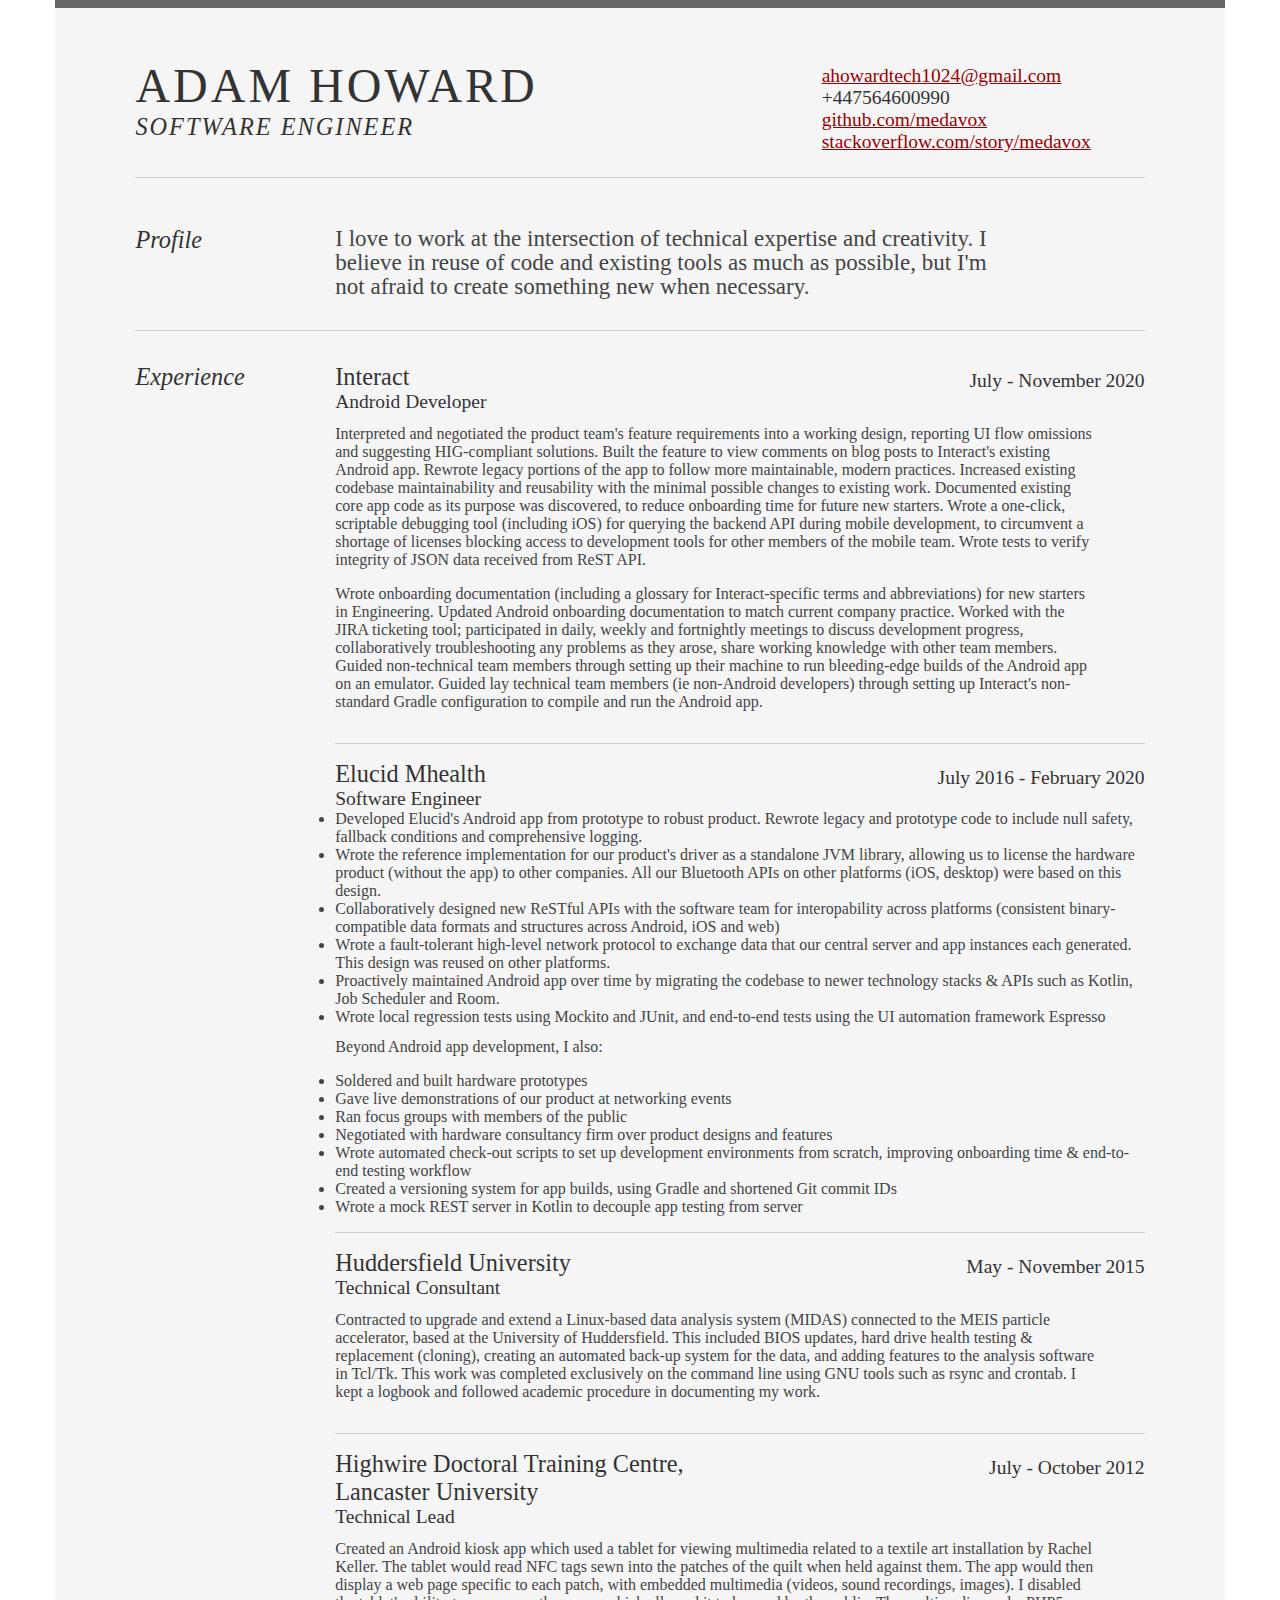
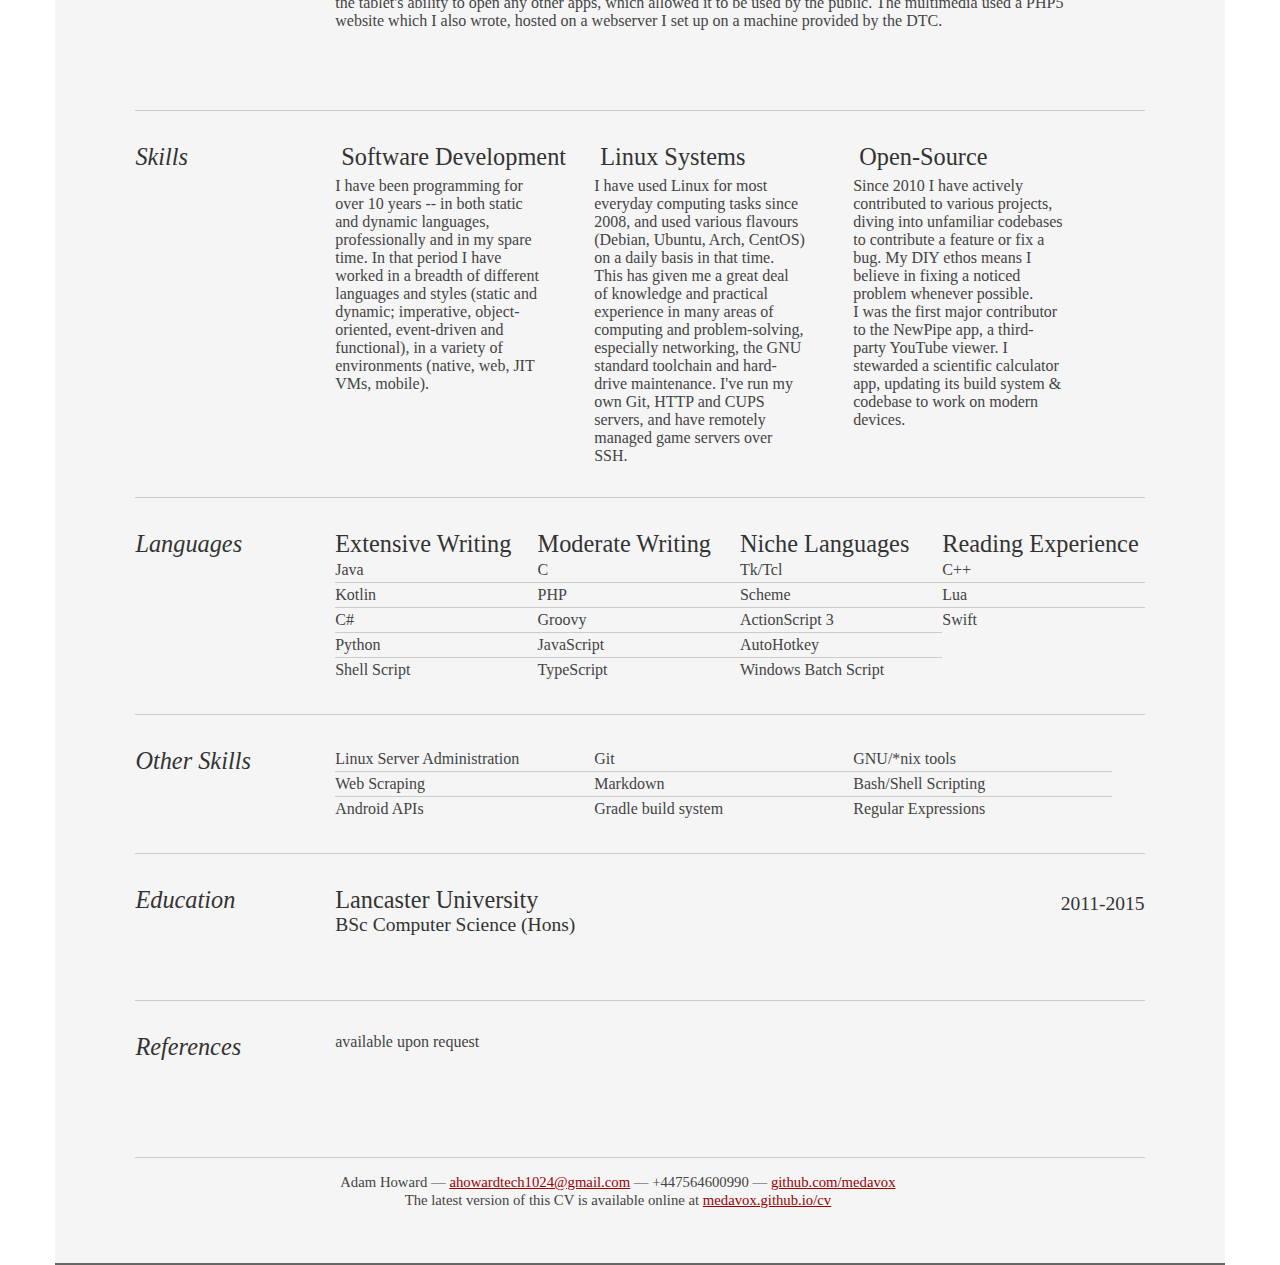
==== index.html @ c459994c "second draft of Interact experience" ====
<!DOCTYPE html PUBLIC "-//W3C//DTD XHTML 1.0 Strict//EN" "http://www.w3.org/TR/xhtml1/DTD/xhtml1-strict.dtd">
<html>
<head>
	<title>Adam Howard | Software Engineer | ahowardtech1024@gmail.com</title>
	<meta http-equiv="content-type" content="text/html; charset=utf-8" />

	<meta name="keywords" content="HTML, CSS, JavaScript" />
	<meta name="description" content="Adam Howard - Software Engineer | ahowardtech1024@gmail.com" />

	<style> 
		/*Copyright (c) 2009, Yahoo! Inc. All rights reserved.
		Code licensed under the BSD License:
		http://developer.yahoo.net/yui/license.txt
		version: 2.7.0 */
		html{color:#000;background:#FFF;}
		body,div,dl,dt,dd,ul,ol,li,h1,h2,h3,h4,h5,h6,pre,code,form,fieldset,legend,input,button,textarea,p,blockquote,th,td{margin:0;padding:0;}
		table{border-collapse:collapse;border-spacing:0;}
		li{list-style:none;}
		ul.elucid>li{list-style:disc outside none;}
		caption,th{text-align:left;}
		h1,h2,h3,h4,h5,h6{font-size:100%;font-weight:normal;}
		body{font:arial,helvetica,clean,sans-serif;*font-size:small;*font:x-small;}
		table{font-size:inherit;font:100%;}
		pre,code,kbd,samp,tt{font-family:monospace;*font-size:108%;line-height:100%;}
		body{text-align:center;}
		#doc,#doc2,#doc3,#doc4,.yui-t1,.yui-t2,.yui-t3,.yui-t4,.yui-t5,.yui-t6,.yui-t7{margin:auto;text-align:left;width:57.69em;*width:56.25em;}
		#doc2{width:73.076em;*width:71.25em;}
		#doc3{margin:auto 10px;width:auto;}
		#doc4{width:74.923em;*width:73.05em;}
		.yui-b{position:relative;}
		.yui-b{_position:static;}
		#yui-main .yui-b{position:static;}
		#yui-main,.yui-g .yui-u .yui-g{width:100%;}
		#yui-main .yui-b{float:none;width:auto;}
		.yui-gb .yui-u,.yui-g .yui-gb .yui-u,.yui-gb .yui-g,.yui-gb .yui-gb,.yui-gb .yui-gc,.yui-gb .yui-gd,.yui-gb .yui-ge,.yui-gb .yui-gf,.yui-gc .yui-u,.yui-gc .yui-g,.yui-gd .yui-u{float:left;}
		.yui-g .yui-u,.yui-g .yui-g,.yui-g .yui-gb,.yui-g .yui-gc,.yui-g .yui-gd,.yui-g .yui-ge,.yui-g .yui-gf,.yui-gc .yui-u,.yui-gd .yui-g,.yui-g .yui-gc .yui-u,.yui-ge .yui-u,.yui-ge .yui-g,.yui-gf .yui-g,.yui-gf .yui-u{float:right;}
		.yui-g div.first,.yui-gb div.first,.yui-gc div.first,.yui-gd div.first,.yui-ge div.first,.yui-gf div.first,.yui-g .yui-gc div.first,.yui-g .yui-ge div.first,.yui-gc div.first div.first{float:left;}
		.yui-g .yui-u,.yui-g .yui-g,.yui-g .yui-gb,.yui-g .yui-gc,.yui-g .yui-gd,.yui-g .yui-ge,.yui-g .yui-gf{width:49.1%;}
		.yui-gb .yui-u,.yui-g .yui-gb .yui-u,.yui-gb .yui-g,.yui-gb .yui-gb,.yui-gb .yui-gc,.yui-gb .yui-gd,.yui-gb .yui-ge,.yui-gb .yui-gf,.yui-gc .yui-u,.yui-gc .yui-g,.yui-gd .yui-u{width:32%;margin-left:1.99%;}
		.yui-gb .yui-u{*margin-left:1.9%;*width:31.9%;}
		.yui-gc div.first,.yui-gd .yui-u{width:66%;}
		.yui-gd div.first{width:32%;}
		.yui-ge div.first,.yui-gf .yui-u{width:74.2%;}
		.yui-ge .yui-u,.yui-gf div.first{width:24%;}
		.yui-g .yui-gb div.first,.yui-gb div.first,.yui-gc div.first,.yui-gd div.first{margin-left:0;}
		#hd:after,#bd:after,#ft:after,.yui-g:after,.yui-gb:after,.yui-gc:after,.yui-gd:after,.yui-ge:after,.yui-gf:after{content:".";display:block;height:0;clear:both;visibility:hidden;}
		#hd,#bd,#ft,.yui-g,.yui-gb,.yui-gc,.yui-gd,.yui-ge,.yui-gf{zoom:1;}
	</style>
	<style>
		.msg { padding: 10px; background: #222; position: relative; }
		.msg h1 { color: #fff;  }
		.msg a { margin-left: 20px; background: #408814; color: white; padding: 4px 8px; text-decoration: none; }
		.msg a:hover { background: #266400; }

		/*yui-grids style overrides*/
		body { font-family: Georgia; color: #444; }
		#inner { padding: 10px 80px; margin: 0px auto; background: #f5f5f5; border: solid #666; border-width: 8px 0 2px 0; }
		.yui-gf { margin-bottom: 2em; padding-bottom: 2em; border-bottom: 1px solid #ccc; }

		/*header, body, footer*/
		#hd { margin: 2.5em 0 3em 0; padding-bottom: 1.5em; border-bottom: 1px solid #ccc }
		#hd h2 { text-transform: uppercase; letter-spacing: 2px; }
		#bd, #ft { margin-bottom: 2em; }

		/*footer*/
		#ft { padding: 1em 0 1em 0; font-size: 92%; border-top: 1px solid #ccc; text-align: center; }
		#ft p { margin-bottom: 0; text-align: center;}

		/*core typography and style*/
		#hd h1 { font-size: 48px; text-transform: uppercase; letter-spacing: 3px; }
		h2 { font-size: 152% }
		h3, h4 { font-size: 122%; }
		h1, h2, h3, h4 { color: #333; }
		p { font-size: 100%; line-height: 18px; padding-right: 3em; }
		a { color: #990003 }
		a:hover { text-decoration: none; }
		strong { font-weight: bold; }

		/*this rule adds lines between bulletpoints*/
		li { line-height: 24px; border-bottom: 1px solid #ccc; }
		ul.elucid>li{ line-height: normal; border-bottom: medium none #ccc;}
		p.enlarge { font-size: 144%; padding-right: 6.5em; line-height: 24px; }
		p.enlarge span { color: #000 }
		.contact-info { margin-top: 7px; }
		.first h2 { font-style: italic; }
		.last { border-bottom: 0 }


		/*section styles*/
		a#pdf { display: block; float: left; background: #666; color: white; padding: 6px 50px 6px 12px; margin-bottom: 6px; text-decoration: none;  }
		a#pdf:hover { background: #222; }

		.job { position: relative; margin-bottom: 1em; padding-bottom: 1em; border-bottom: 1px solid #ccc; }
		.job h4 { position: absolute; top: 0.35em; right: 0 }
		.job p { margin: 0.75em 0 1em 0; }
        
		.edu { position: relative; margin-bottom: 1em; padding-bottom: 1em; border-bottom: 1px solid #ccc; }
		.edu h4 { position: absolute; top: 0.35em; right: 0 }

		.last { border: none; }
		.skills-list ul { margin: 0; }
		.skills-list li { margin: 3px 0; padding: 3px 0; }
		.skills-list li span { font-size: 152%; display: block; margin-bottom: -2px; padding: 0 }
		.talent { width: 32%; float: left }
		.languages { width: 25%; float: left }
		.talent h2 {margin-bottom: 6px;
			margin-left: 6px;
			margin-right: 6px;
			/*leave margin-top as it is inherited*/
		}

		#srt-ttab { margin-bottom: 100px; text-align: center;  }
		#srt-ttab img.last { margin-top: 20px }

		/*override to force 1/8th width grids*/
		.yui-gf .yui-u{width:80.2%;}
		.yui-gf div.first{width:12.3%;}

		/*force page-break*/
		@media print {
		    .pagebreak { page-break-before: always; }
		}
	</style>
</head>
<body>

<div id="doc2" class="yui-t7">
	<div id="inner">

		<div id="hd">
			<div class="yui-gc">
				<div class="yui-u first">
					<h1>Adam Howard</h1>
					<h2>Software Engineer</h2>
				</div>

				<div class="yui-u">
					<div class="contact-info">
						<h3><a href="mailto:ahowardtech1024@gmail.com">ahowardtech1024@gmail.com</a></h3>
						<h3>+447564600990</h3>
						<h3><a href="http://github.com/medavox">github.com/medavox</a></h3>
						<h3><a href="https://stackoverflow.com/story/medavox">stackoverflow.com/story/medavox</a></h3>
					</div>
				</div>
			</div>
		</div>

		<div id="bd">
			<div id="yui-main">
				<div class="yui-b">

					<div class="yui-gf">
						<div class="yui-u first">
							<h2>Profile</h2>
						</div>
						<div class="yui-u">
							<p class="enlarge">
								I love to work at the intersection of technical expertise and creativity.
								I believe in reuse of code and existing tools as much as possible, 
								but I'm not afraid to create something new when necessary.
							</p>
						</div>
					</div>

					<div class="yui-gf">
						<div class="yui-u first">
							<h2>Experience</h2>
						</div>
						<div class="yui-u">
							<div class="job">
								<h2>Interact</h2>
								<h3>Android Developer</h3>
								<h4>July - November 2020</h4>
								<p>
									Interpreted and negotiated the product team's feature requirements into a working design, reporting UI flow omissions and suggesting HIG-compliant solutions.
									Built the feature to view comments on blog posts to Interact's existing Android app.
									Rewrote legacy portions of the app to follow more maintainable, modern practices.
									Increased existing codebase maintainability and reusability with the minimal possible changes to existing work.
									Documented existing core app code as its purpose was discovered, to reduce onboarding time for future new starters.
									Wrote a one-click, scriptable debugging tool (including iOS) for querying the backend API during mobile development, 
									to circumvent a shortage of licenses blocking access to development tools for other members of the mobile team.
									Wrote tests to verify integrity of JSON data received from ReST API.
								</p><p>
									Wrote onboarding documentation (including a glossary for Interact-specific terms and abbreviations) for new starters in Engineering.
									Updated Android onboarding documentation to match current company practice.
									Worked with the JIRA ticketing tool; participated in daily, weekly and fortnightly meetings to discuss development progress, collaboratively troubleshooting any problems as they arose, share working knowledge with other team members.
									Guided non-technical team members through setting up their machine to run bleeding-edge builds of the Android app on an emulator. 
									Guided lay technical team members (ie non-Android developers) through setting up Interact's non-standard Gradle configuration to compile and run the Android app.
								</p>
							</div>

							<div class="job">
								<h2 id="elucid-mhealth">Elucid Mhealth</h2>
								<h3 id="software-developer">Software Engineer</h3>
								<h4 id="july-2016---feb-2020">July 2016 - February 2020</h4>
								<ul class="elucid">
								<li>Developed Elucid's Android app from prototype to robust product. Rewrote legacy and prototype code to include null safety, fallback conditions and comprehensive logging.</li>
								<li>Wrote the reference implementation for our product's driver as a standalone JVM library, allowing us to license the hardware product (without the app) to other companies. All our Bluetooth APIs on other platforms (iOS, desktop) were based on this design.</li>
								<li>Collaboratively designed new ReSTful APIs with the software team for interopability across platforms (consistent binary-compatible data formats and structures across Android, iOS and web)</li>
								<li>Wrote a fault-tolerant high-level network protocol to exchange data that our central server and app instances each generated. This design was reused on other platforms.</li>
								<li>Proactively maintained Android app over time by migrating the codebase to newer technology stacks &amp; APIs such as Kotlin, Job Scheduler and Room.</li>
								<li>Wrote local regression tests using Mockito and JUnit, and end-to-end tests using the UI automation framework Espresso</li>
								</ul>
								<p>Beyond Android app development, I also:</p>
								<ul class="elucid">
								<li>Soldered and built hardware prototypes</li>
								<li>Gave live demonstrations of our product at networking events</li>
								<li>Ran focus groups with members of the public</li>
								<li>Negotiated with hardware consultancy firm over product designs and features</li>
								<li>Wrote automated check-out scripts to set up development environments from scratch, improving onboarding time &amp; end-to-end testing workflow</li>
								<li>Created a versioning system for app builds, using Gradle and shortened Git commit IDs</li>
								<li>Wrote a mock REST server in Kotlin to decouple app testing from server</li>
								</ul>
							</div>


							<div class="job">
								<h2>Huddersfield University</h2>
								<h3>Technical Consultant</h3>
								<h4>May - November 2015</h4>
								<p>Contracted to upgrade and extend a Linux-based data analysis system (MIDAS) connected to the MEIS particle accelerator,
								based at the University of Huddersfield. This included BIOS updates,
								hard drive health testing & replacement (cloning),
								creating an automated back-up system for the data, 
								and adding features to the analysis software in Tcl/Tk. 
								This work was completed exclusively on the command line using GNU tools such as rsync and crontab.
								I kept a logbook and followed academic procedure in documenting my work.</p>
							</div>

							<div class="job last">
								<h2>Highwire Doctoral Training Centre,</h2>
								<h2>Lancaster University</h2>
								<h3>Technical Lead</h3>
								<h4>July - October 2012</h4>
								<p>Created an Android kiosk app which used a tablet for viewing multimedia related to a textile art installation by Rachel Keller.
								The tablet would read NFC tags sewn into the patches of the quilt when held against them. 
								The app would then display a web page specific to each patch, with embedded multimedia (videos, sound recordings, images).
								I disabled the tablet's ability to open any other apps, which allowed it to be used by the public.
								The multimedia used a PHP5 website which I also wrote, hosted on a webserver I set up on a machine provided by the DTC. </p>
							</div>
						</div>
					</div>

					<!-- Skills -->
					<div class="yui-gf">
						<div class="yui-u first">
							<h2>Skills</h2>
						</div>
						<div class="yui-u">
								<div class="talent">
									<h2>Software Development</h2>
									<p>I have been programming for over 10 years -- in both static and dynamic languages, professionally and in my spare time.
										In that period I have worked in a breadth of different languages and styles (static and dynamic; imperative, object-oriented, event-driven and functional), 
										in a variety of environments (native, web, JIT VMs, mobile).
									</p>
								</div>
								<div class="talent">
									<h2>Linux Systems</h2>
									<p>I have used Linux for most everyday computing tasks since 2008, 
										and used various flavours (Debian, Ubuntu, Arch, CentOS) on a daily basis in that time.
										This has given me a great deal of knowledge and practical experience in many areas of computing and problem-solving,
										especially networking, the GNU standard toolchain and hard-drive maintenance. 
										I've run my own Git, HTTP and CUPS servers, and have remotely managed game servers over SSH.
									</p>
								</div>
								<div class="talent">
									<h2>Open-Source</h2>
									<p>Since 2010 I have actively contributed to various projects, diving into unfamiliar codebases to contribute a feature or fix a bug. 
										My DIY ethos means I believe in fixing a noticed problem whenever possible.
									</p>
									<p>
										I was the first major contributor to the NewPipe app, a third-party YouTube viewer.
										I stewarded a scientific calculator app, updating its build system & codebase to work on modern devices.
									</p>
								</div>
						</div>
					</div>
<div class="pagebreak"> </div>
					<div class="yui-gf">
						<div class="yui-u first">
							<h2>Languages</h2>
						</div>
						<div class="yui-u">
								<div class="languages">
									<h2>Extensive Writing</h2>
									<ul>
										<li>Java</li>
										<li>Kotlin</li>
										<li>C#</li>
										<li>Python</li>
										<li class="last">Shell Script</li>
									</ul>
								</div>
								<div class="languages">
									<h2>Moderate Writing</h2>
									<ul>
										<li>C</li>
										<li>PHP</li>
										<li>Groovy</li>
										<li>JavaScript</li>
										<li class="last">TypeScript</li>
									</ul>
								</div>
								<div class="languages">
									<h2>Niche Languages</h2>
									<ul>
										<li>Tk/Tcl</li>
										<li>Scheme</li>
										<li>ActionScript 3</li>
										<li>AutoHotkey</li>
										<li class="last">Windows Batch Script</li>
									</ul>
								</div>
								<div class="languages">
									<h2>Reading Experience</h2>
									<ul>
										<li>C++</li>
										<li>Lua</li>
										<li class="last">Swift</li>
									</ul>
								</div>
						</div>
					</div>

					<div class="yui-gf">
						<div class="yui-u first">
							<h2>Other Skills</h2>
						</div>
						<div class="yui-u">

							<ul class="talent">
								<li>Linux Server Administration</li>
								<li>Web Scraping</li>
								<li class="last">Android APIs</li>
							</ul>

							<ul class="talent">
								<li>Git</li>
								<li>Markdown</li>
								<li class="last">Gradle build system</li>
							</ul>

							<ul class="talent">
								<li>GNU/*nix tools</li>
								<li>Bash/Shell Scripting</li>
								<li class="last">Regular Expressions</li>
							</ul>
						</div>
					</div>

					<div class="yui-gf">

						<div class="yui-u first">
							<h2>Education</h2>
						</div>

						<div class="yui-u">
							<div class="edu last">
								<h2>Lancaster University </h2>
								<h4>2011-2015</h4>
								<h3>BSc Computer Science (Hons) </h3>
							</div>
						</div>
					</div>

					<div class="yui-gf last">
						<div class="yui-u first">
							<h2>References</h2>
						</div>
						<div class="yui-u">
							<p>available upon request</p>
						</div>
					</div>
				</div>
			</div>
		</div>

		<div id="ft">
			<p>Adam Howard &mdash; <a href="mailto:ahowardtech1024@gmail.com">ahowardtech1024@gmail.com</a> &mdash; +447564600990 &mdash; <a href="http://github.com/medavox">github.com/medavox</a></p>
			<p> The latest version of this CV is available online at <a href="https://medavox.github.io/cv/">medavox.github.io/cv</a></p>
		</div>

	</div>
</div>
</body>
</html>
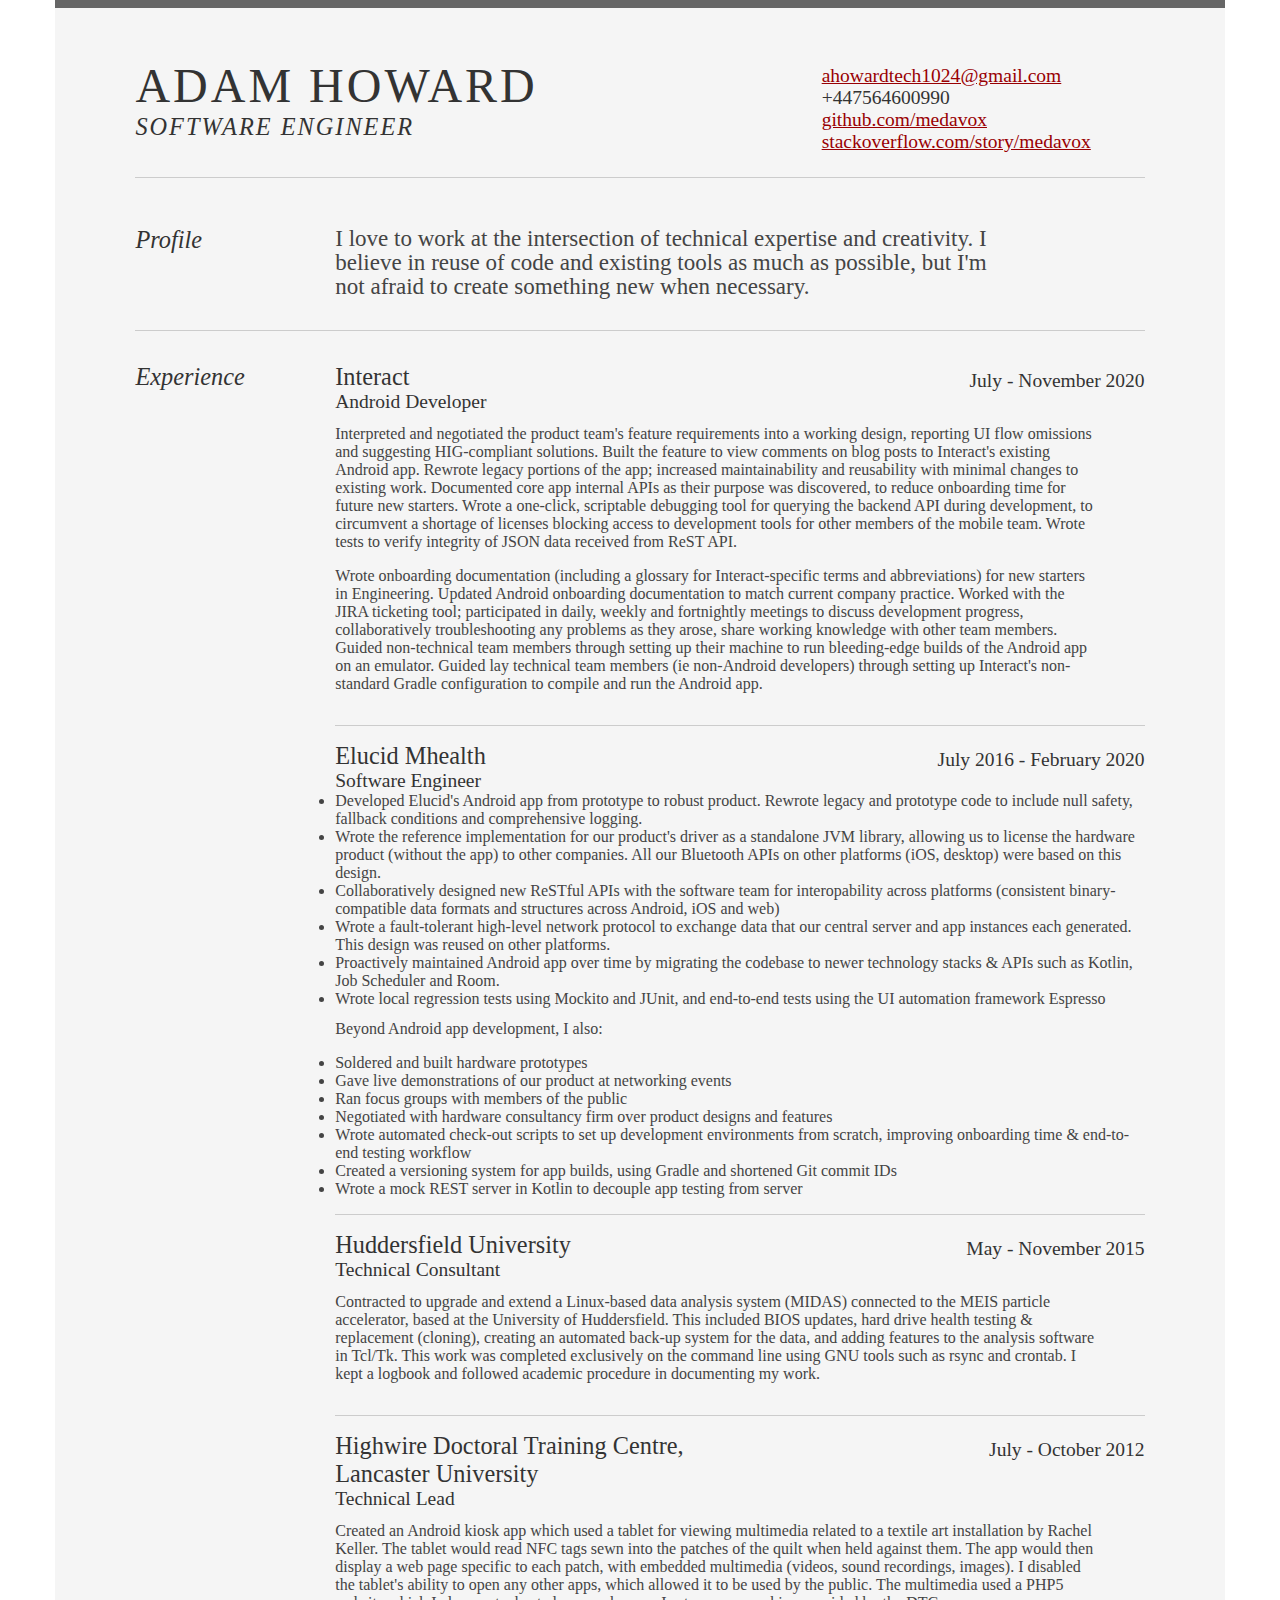
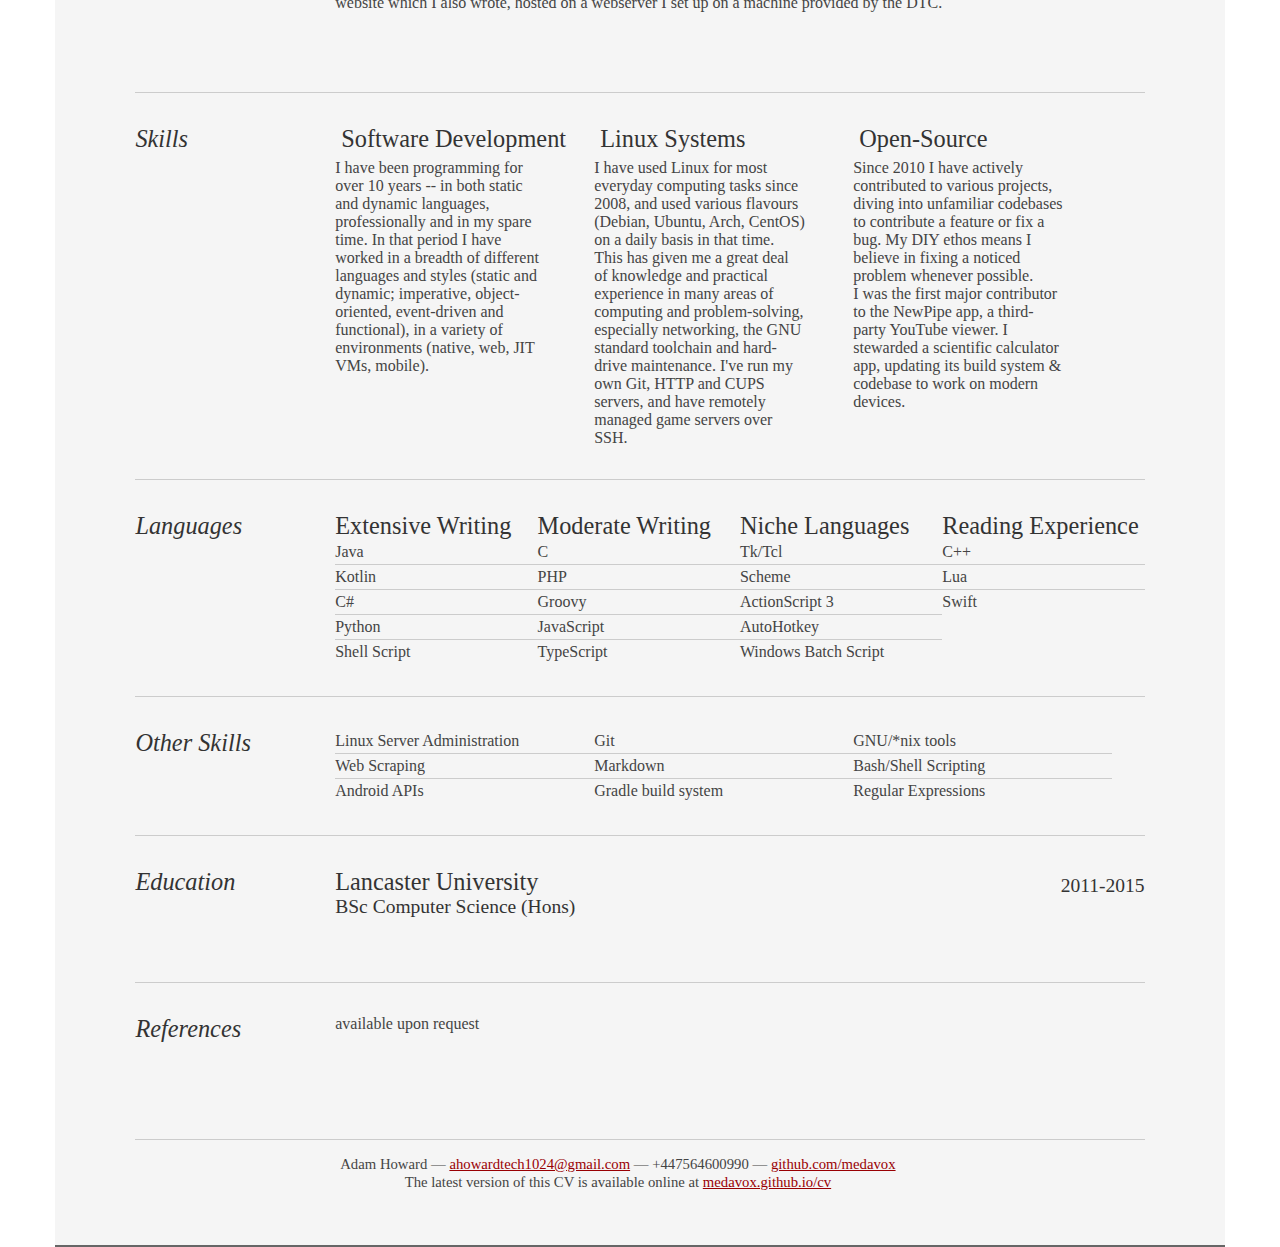
==== commit 125b073a: "add viewport meta tag" ====
--- a/index.html
+++ b/index.html
@@ -6,6 +6,8 @@
 
 	<meta name="keywords" content="HTML, CSS, JavaScript" />
 	<meta name="description" content="Adam Howard - Software Engineer | ahowardtech1024@gmail.com" />
+	<meta name="viewport" content="width=device-width, initial-scale=1.0">
+
 
 	<style> 
 		/*Copyright (c) 2009, Yahoo! Inc. All rights reserved.
@@ -174,10 +176,9 @@
 								<p>
 									Interpreted and negotiated the product team's feature requirements into a working design, reporting UI flow omissions and suggesting HIG-compliant solutions.
 									Built the feature to view comments on blog posts to Interact's existing Android app.
-									Rewrote legacy portions of the app to follow more maintainable, modern practices.
-									Increased existing codebase maintainability and reusability with the minimal possible changes to existing work.
-									Documented existing core app code as its purpose was discovered, to reduce onboarding time for future new starters.
-									Wrote a one-click, scriptable debugging tool (including iOS) for querying the backend API during mobile development, 
+									Rewrote legacy portions of the app; increased maintainability and reusability with minimal changes to existing work.
+									Documented core app internal APIs as their purpose was discovered, to reduce onboarding time for future new starters.
+									Wrote a one-click, scriptable debugging tool for querying the backend API during development, 
 									to circumvent a shortage of licenses blocking access to development tools for other members of the mobile team.
 									Wrote tests to verify integrity of JSON data received from ReST API.
 								</p><p>
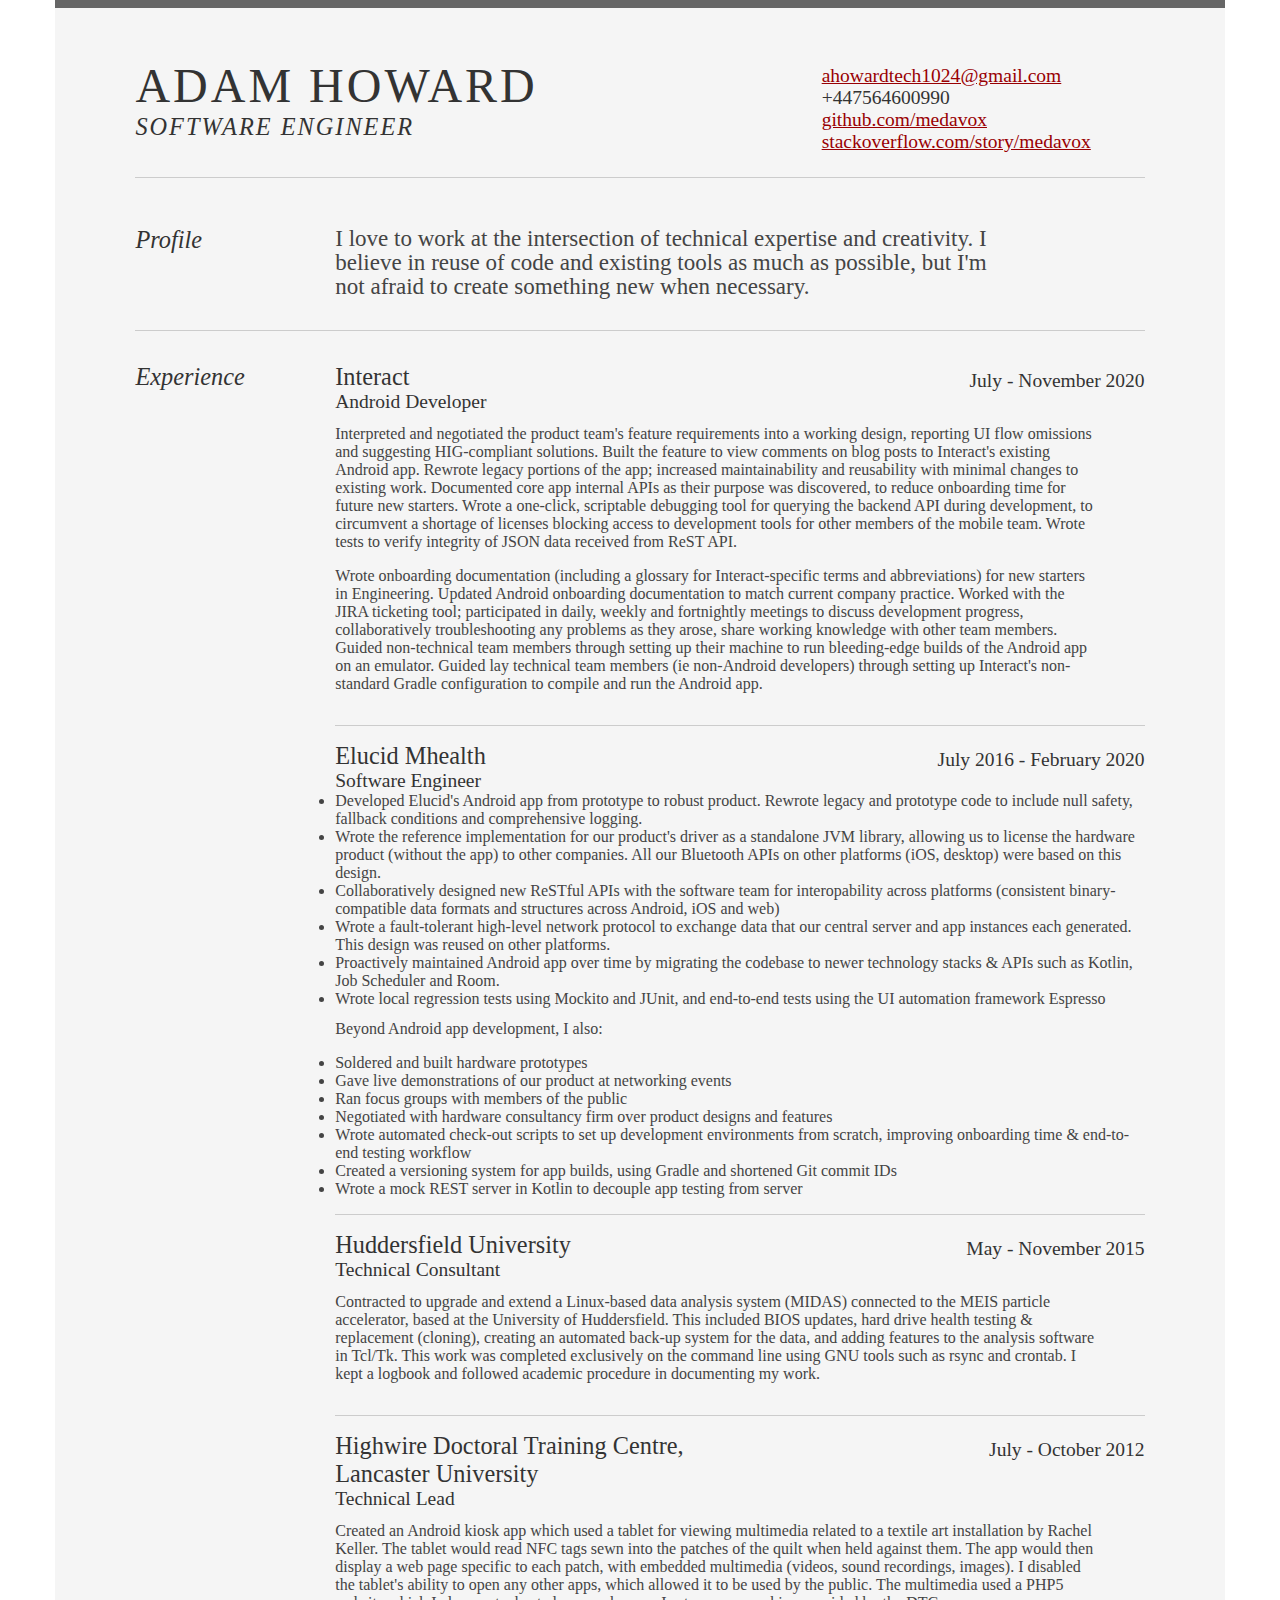
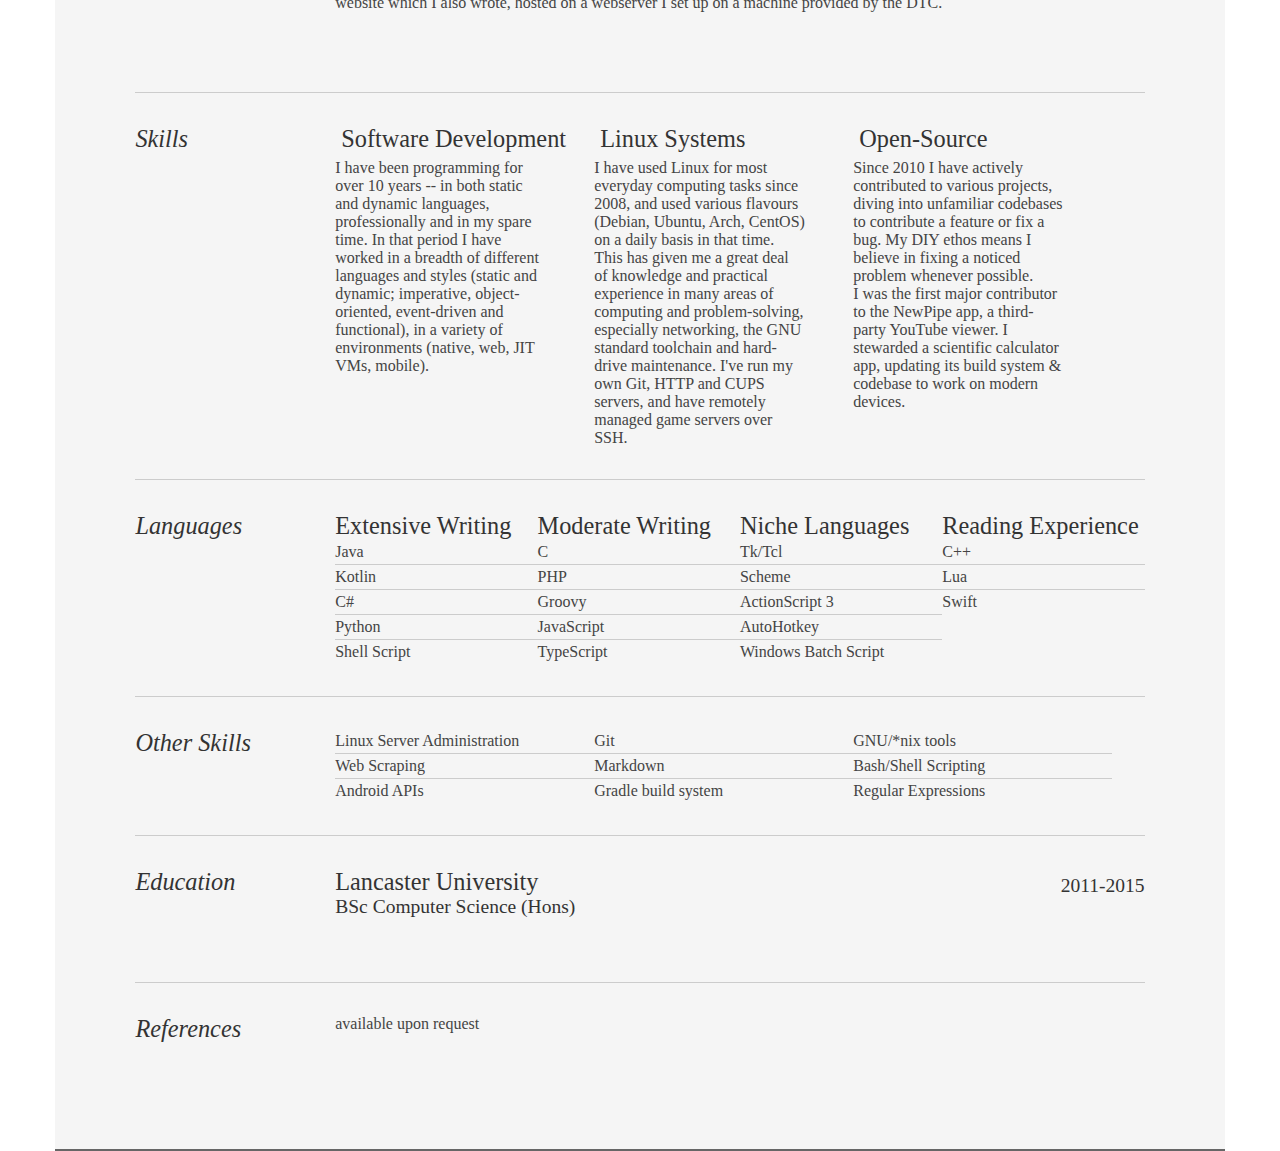
==== commit ff414415: "move forced pagebreak; hide footer" ====
--- a/index.html
+++ b/index.html
@@ -227,7 +227,7 @@
 								This work was completed exclusively on the command line using GNU tools such as rsync and crontab.
 								I kept a logbook and followed academic procedure in documenting my work.</p>
 							</div>
-
+<div class="pagebreak" > </div>
 							<div class="job last">
 								<h2>Highwire Doctoral Training Centre,</h2>
 								<h2>Lancaster University</h2>
@@ -276,7 +276,7 @@
 								</div>
 						</div>
 					</div>
-<div class="pagebreak"> </div>
+
 					<div class="yui-gf">
 						<div class="yui-u first">
 							<h2>Languages</h2>
@@ -375,11 +375,11 @@
 				</div>
 			</div>
 		</div>
-
+<!-- 
 		<div id="ft">
 			<p>Adam Howard &mdash; <a href="mailto:ahowardtech1024@gmail.com">ahowardtech1024@gmail.com</a> &mdash; +447564600990 &mdash; <a href="http://github.com/medavox">github.com/medavox</a></p>
 			<p> The latest version of this CV is available online at <a href="https://medavox.github.io/cv/">medavox.github.io/cv</a></p>
-		</div>
+		</div> -->
 
 	</div>
 </div>
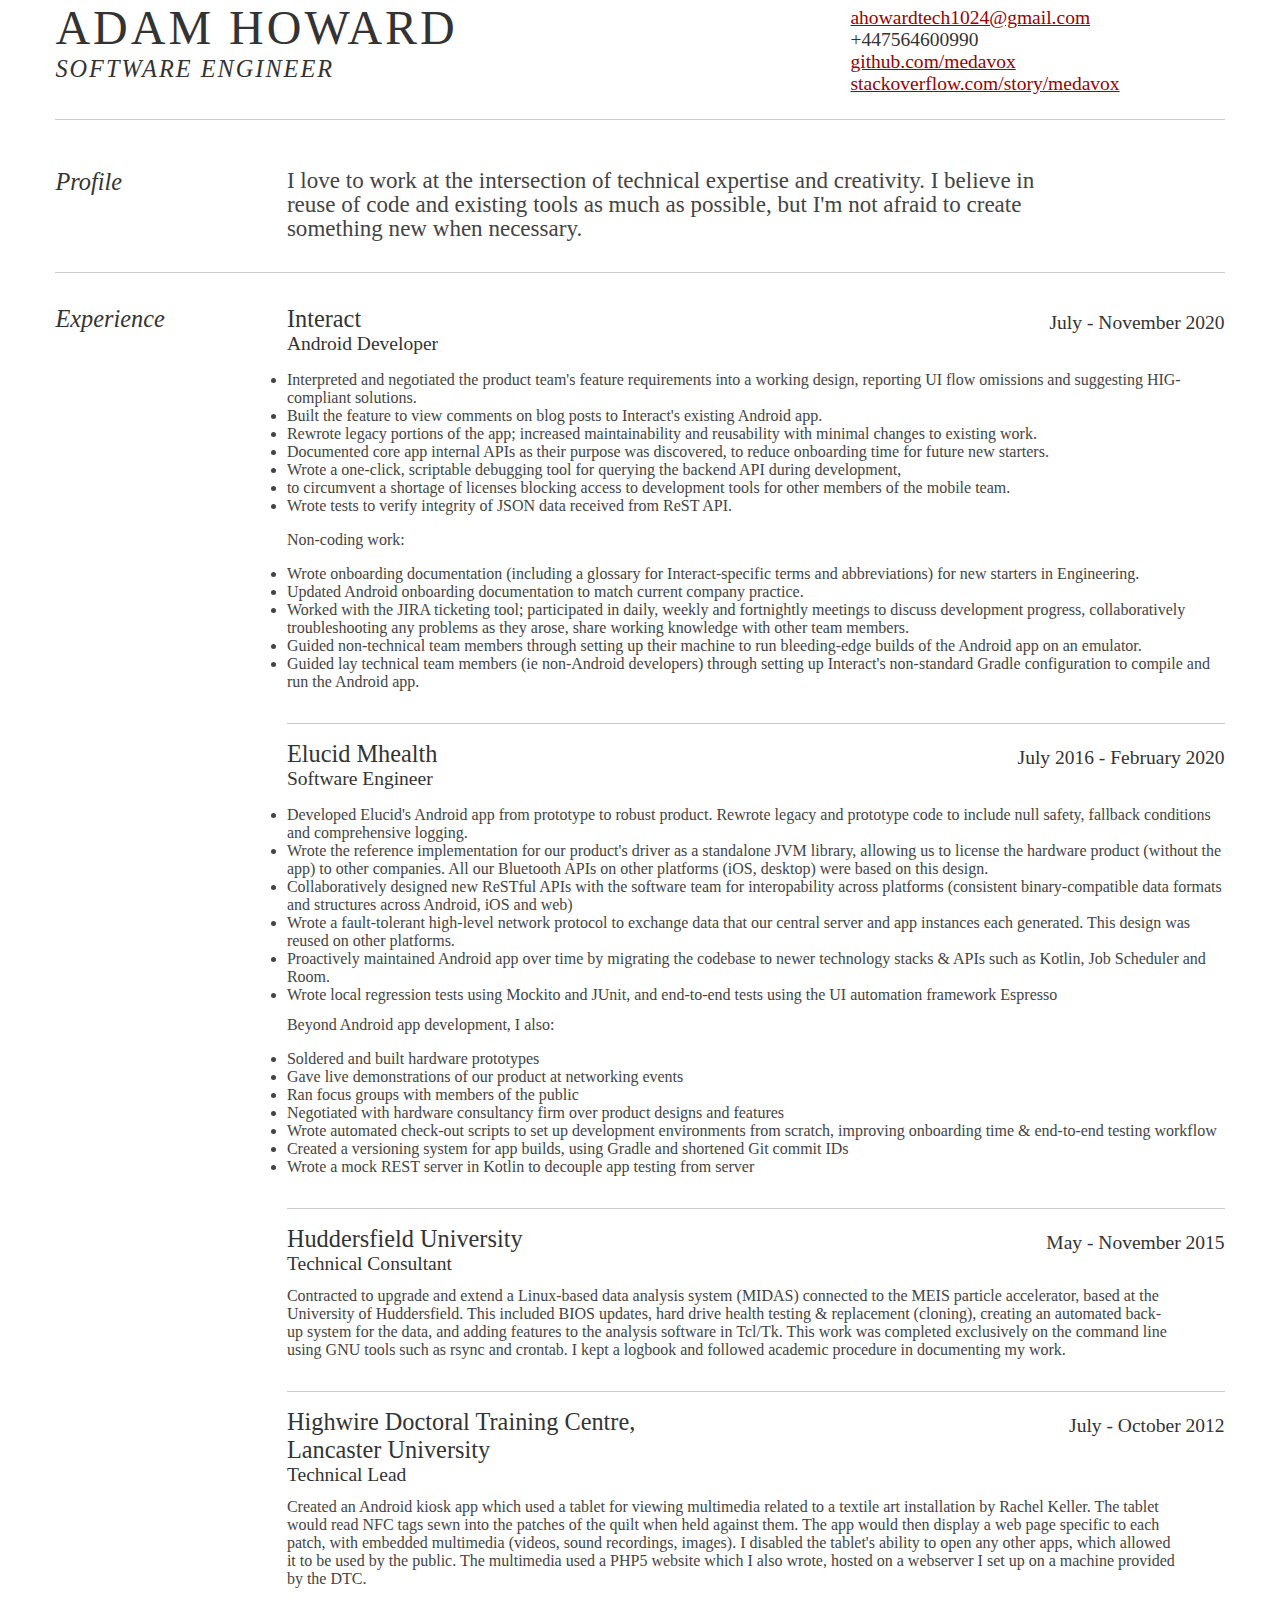
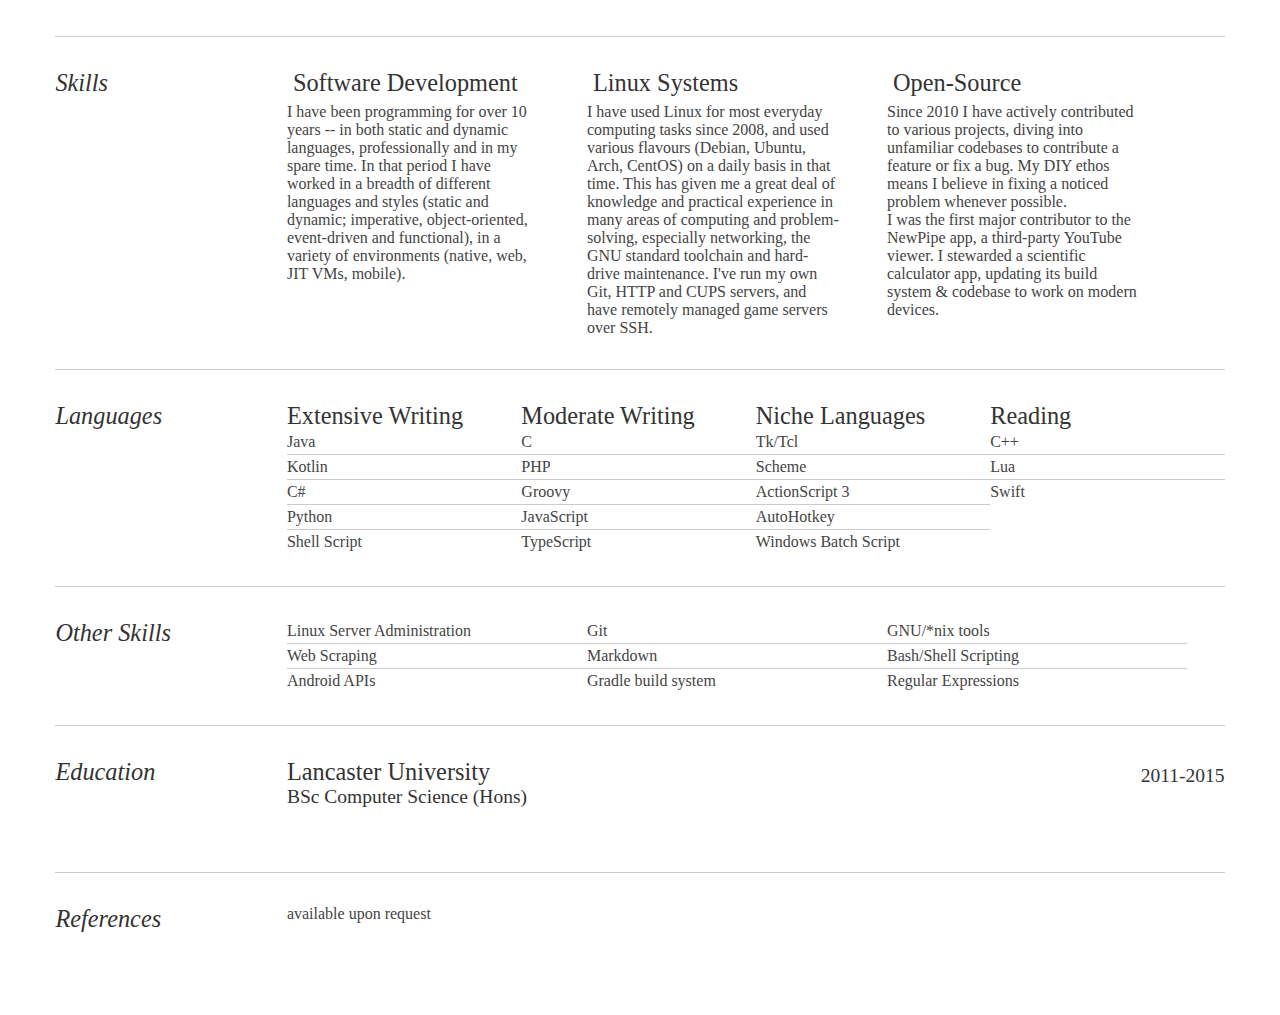
==== commit d3a63240: "many small layout changes" ====
--- a/index.html
+++ b/index.html
@@ -56,13 +56,12 @@
 
 		/*yui-grids style overrides*/
 		body { font-family: Georgia; color: #444; }
-		#inner { padding: 10px 80px; margin: 0px auto; background: #f5f5f5; border: solid #666; border-width: 8px 0 2px 0; }
 		.yui-gf { margin-bottom: 2em; padding-bottom: 2em; border-bottom: 1px solid #ccc; }
 
 		/*header, body, footer*/
-		#hd { margin: 2.5em 0 3em 0; padding-bottom: 1.5em; border-bottom: 1px solid #ccc }
+		#hd { margin: 0 0 3em 0; padding-bottom: 1.5em; border-bottom: 1px solid #ccc }
 		#hd h2 { text-transform: uppercase; letter-spacing: 2px; }
-		#bd, #ft { margin-bottom: 2em; }
+		/*#bd, #ft { margin-bottom: 2em; }*/
 
 		/*footer*/
 		#ft { padding: 1em 0 1em 0; font-size: 92%; border-top: 1px solid #ccc; text-align: center; }
@@ -110,6 +109,7 @@
 			margin-right: 6px;
 			/*leave margin-top as it is inherited*/
 		}
+		.ref-who { padding-bottom: 16px; }
 
 		#srt-ttab { margin-bottom: 100px; text-align: center;  }
 		#srt-ttab img.last { margin-top: 20px }
@@ -118,6 +118,7 @@
 		.yui-gf .yui-u{width:80.2%;}
 		.yui-gf div.first{width:12.3%;}
 
+		.job.last { margin-bottom: 0em; padding-bottom: 0em; }
 		/*force page-break*/
 		@media print {
 		    .pagebreak { page-break-before: always; }
@@ -174,44 +175,48 @@
 								<h3>Android Developer</h3>
 								<h4>July - November 2020</h4>
 								<p>
-									Interpreted and negotiated the product team's feature requirements into a working design, reporting UI flow omissions and suggesting HIG-compliant solutions.
-									Built the feature to view comments on blog posts to Interact's existing Android app.
-									Rewrote legacy portions of the app; increased maintainability and reusability with minimal changes to existing work.
-									Documented core app internal APIs as their purpose was discovered, to reduce onboarding time for future new starters.
-									Wrote a one-click, scriptable debugging tool for querying the backend API during development, 
-									to circumvent a shortage of licenses blocking access to development tools for other members of the mobile team.
-									Wrote tests to verify integrity of JSON data received from ReST API.
-								</p><p>
-									Wrote onboarding documentation (including a glossary for Interact-specific terms and abbreviations) for new starters in Engineering.
-									Updated Android onboarding documentation to match current company practice.
-									Worked with the JIRA ticketing tool; participated in daily, weekly and fortnightly meetings to discuss development progress, collaboratively troubleshooting any problems as they arose, share working knowledge with other team members.
-									Guided non-technical team members through setting up their machine to run bleeding-edge builds of the Android app on an emulator. 
-									Guided lay technical team members (ie non-Android developers) through setting up Interact's non-standard Gradle configuration to compile and run the Android app.
-								</p>
+								<ul class="elucid">
+									<li>Interpreted and negotiated the product team's feature requirements into a working design, reporting UI flow omissions and suggesting HIG-compliant solutions.</li>
+									<li>Built the feature to view comments on blog posts to Interact's existing Android app.</li>
+									<li>Rewrote legacy portions of the app; increased maintainability and reusability with minimal changes to existing work.</li>
+									<li>Documented core app internal APIs as their purpose was discovered, to reduce onboarding time for future new starters.</li>
+									<li>Wrote a one-click, scriptable debugging tool for querying the backend API during development, </li>
+									<li>to circumvent a shortage of licenses blocking access to development tools for other members of the mobile team.</li>
+									<li>Wrote tests to verify integrity of JSON data received from ReST API.</li>
+								</ul></p><p>Non-coding work:</p><p><ul class="elucid">
+									<li>Wrote onboarding documentation (including a glossary for Interact-specific terms and abbreviations) for new starters in Engineering.</li>
+									<li>Updated Android onboarding documentation to match current company practice.</li>
+									<li>Worked with the JIRA ticketing tool; participated in daily, weekly and fortnightly meetings to discuss development progress, collaboratively troubleshooting any problems as they arose, share working knowledge with other team members.</li>
+									<li>Guided non-technical team members through setting up their machine to run bleeding-edge builds of the Android app on an emulator. </li>
+									<li>Guided lay technical team members (ie non-Android developers) through setting up Interact's non-standard Gradle configuration to compile and run the Android app.</li>
+								</ul>
+							</p>
 							</div>
 
 							<div class="job">
 								<h2 id="elucid-mhealth">Elucid Mhealth</h2>
 								<h3 id="software-developer">Software Engineer</h3>
-								<h4 id="july-2016---feb-2020">July 2016 - February 2020</h4>
+								<h4>July 2016 - February 2020</h4>
+								<p>
 								<ul class="elucid">
-								<li>Developed Elucid's Android app from prototype to robust product. Rewrote legacy and prototype code to include null safety, fallback conditions and comprehensive logging.</li>
-								<li>Wrote the reference implementation for our product's driver as a standalone JVM library, allowing us to license the hardware product (without the app) to other companies. All our Bluetooth APIs on other platforms (iOS, desktop) were based on this design.</li>
-								<li>Collaboratively designed new ReSTful APIs with the software team for interopability across platforms (consistent binary-compatible data formats and structures across Android, iOS and web)</li>
-								<li>Wrote a fault-tolerant high-level network protocol to exchange data that our central server and app instances each generated. This design was reused on other platforms.</li>
-								<li>Proactively maintained Android app over time by migrating the codebase to newer technology stacks &amp; APIs such as Kotlin, Job Scheduler and Room.</li>
-								<li>Wrote local regression tests using Mockito and JUnit, and end-to-end tests using the UI automation framework Espresso</li>
+									<li>Developed Elucid's Android app from prototype to robust product. Rewrote legacy and prototype code to include null safety, fallback conditions and comprehensive logging.</li>
+									<li>Wrote the reference implementation for our product's driver as a standalone JVM library, allowing us to license the hardware product (without the app) to other companies. All our Bluetooth APIs on other platforms (iOS, desktop) were based on this design.</li>
+									<li>Collaboratively designed new ReSTful APIs with the software team for interopability across platforms (consistent binary-compatible data formats and structures across Android, iOS and web)</li>
+									<li>Wrote a fault-tolerant high-level network protocol to exchange data that our central server and app instances each generated. This design was reused on other platforms.</li>
+									<li>Proactively maintained Android app over time by migrating the codebase to newer technology stacks &amp; APIs such as Kotlin, Job Scheduler and Room.</li>
+									<li>Wrote local regression tests using Mockito and JUnit, and end-to-end tests using the UI automation framework Espresso</li>
 								</ul>
 								<p>Beyond Android app development, I also:</p>
 								<ul class="elucid">
-								<li>Soldered and built hardware prototypes</li>
-								<li>Gave live demonstrations of our product at networking events</li>
-								<li>Ran focus groups with members of the public</li>
-								<li>Negotiated with hardware consultancy firm over product designs and features</li>
-								<li>Wrote automated check-out scripts to set up development environments from scratch, improving onboarding time &amp; end-to-end testing workflow</li>
-								<li>Created a versioning system for app builds, using Gradle and shortened Git commit IDs</li>
-								<li>Wrote a mock REST server in Kotlin to decouple app testing from server</li>
+									<li>Soldered and built hardware prototypes</li>
+									<li>Gave live demonstrations of our product at networking events</li>
+									<li>Ran focus groups with members of the public</li>
+									<li>Negotiated with hardware consultancy firm over product designs and features</li>
+									<li>Wrote automated check-out scripts to set up development environments from scratch, improving onboarding time &amp; end-to-end testing workflow</li>
+									<li>Created a versioning system for app builds, using Gradle and shortened Git commit IDs</li>
+									<li>Wrote a mock REST server in Kotlin to decouple app testing from server</li>
 								</ul>
+							</p>
 							</div>
 
 
@@ -313,7 +318,7 @@
 									</ul>
 								</div>
 								<div class="languages">
-									<h2>Reading Experience</h2>
+									<h2>Reading</h2>
 									<ul>
 										<li>C++</li>
 										<li>Lua</li>
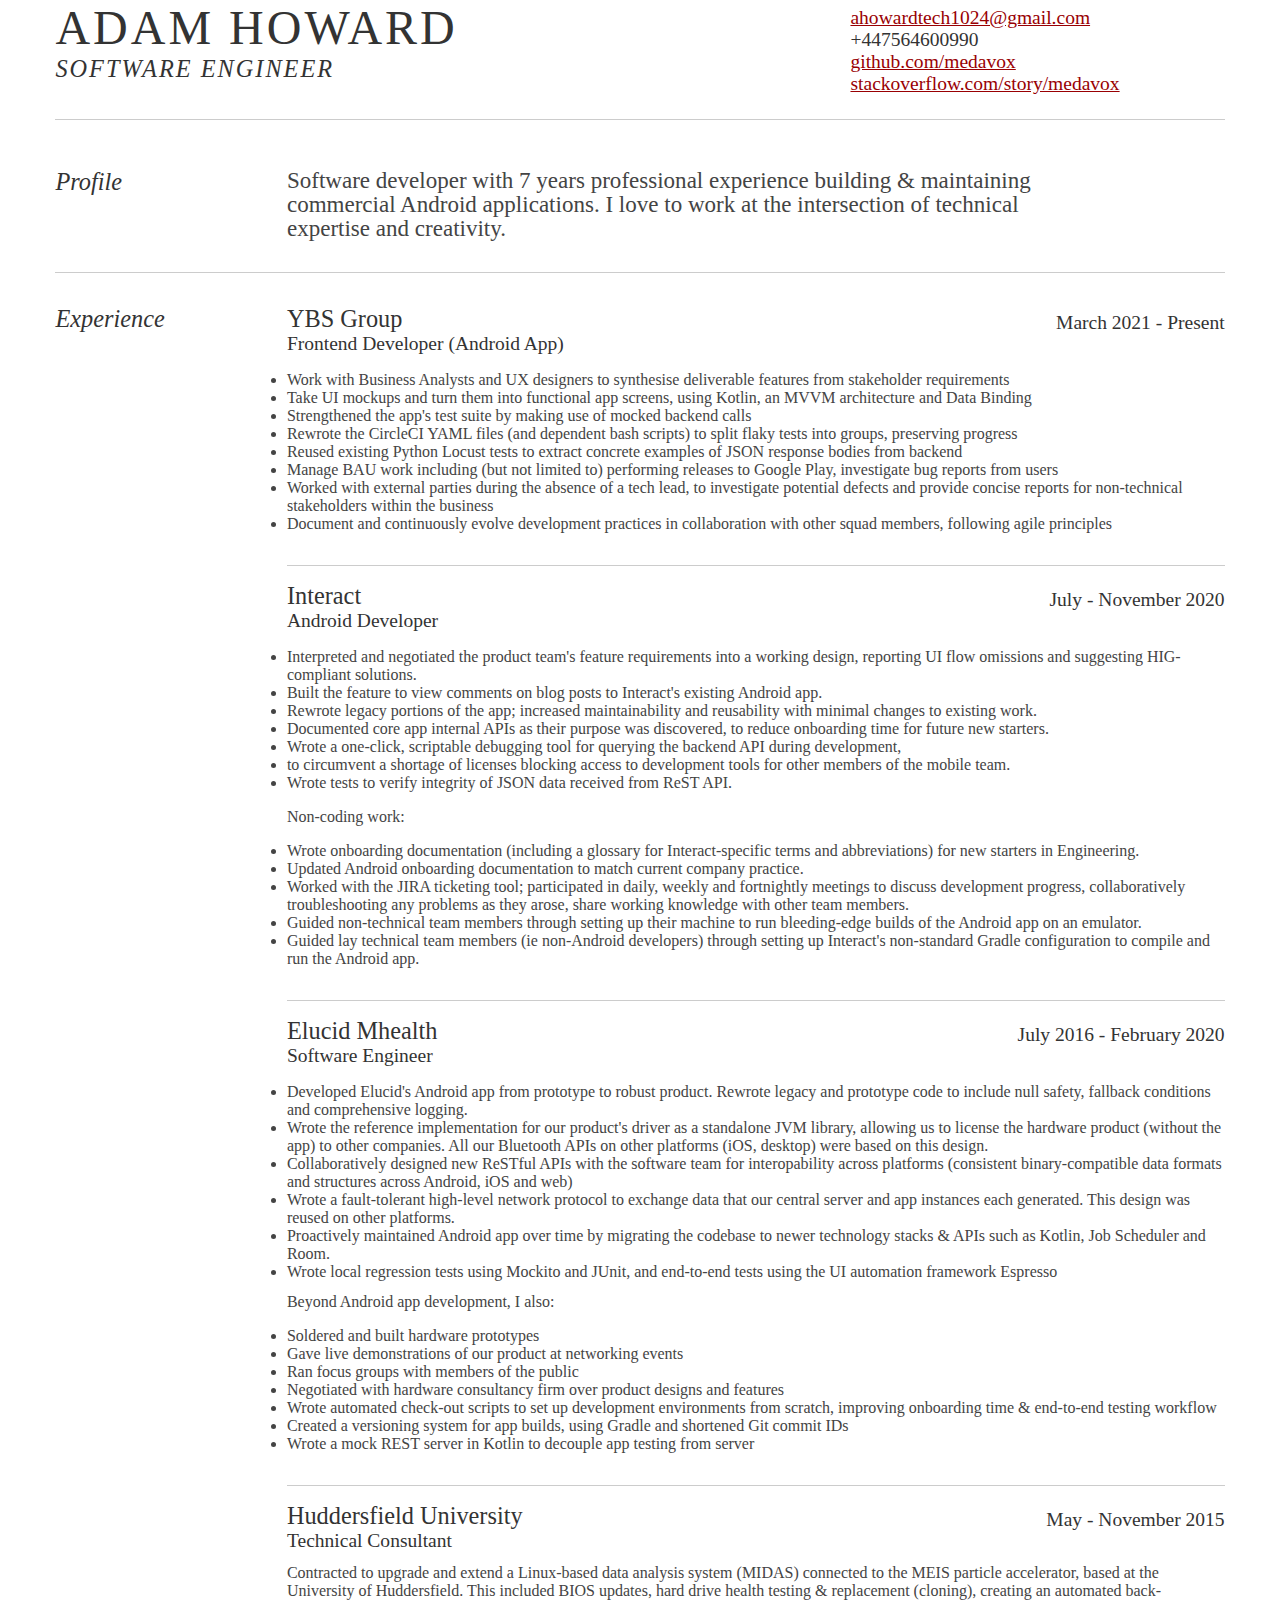
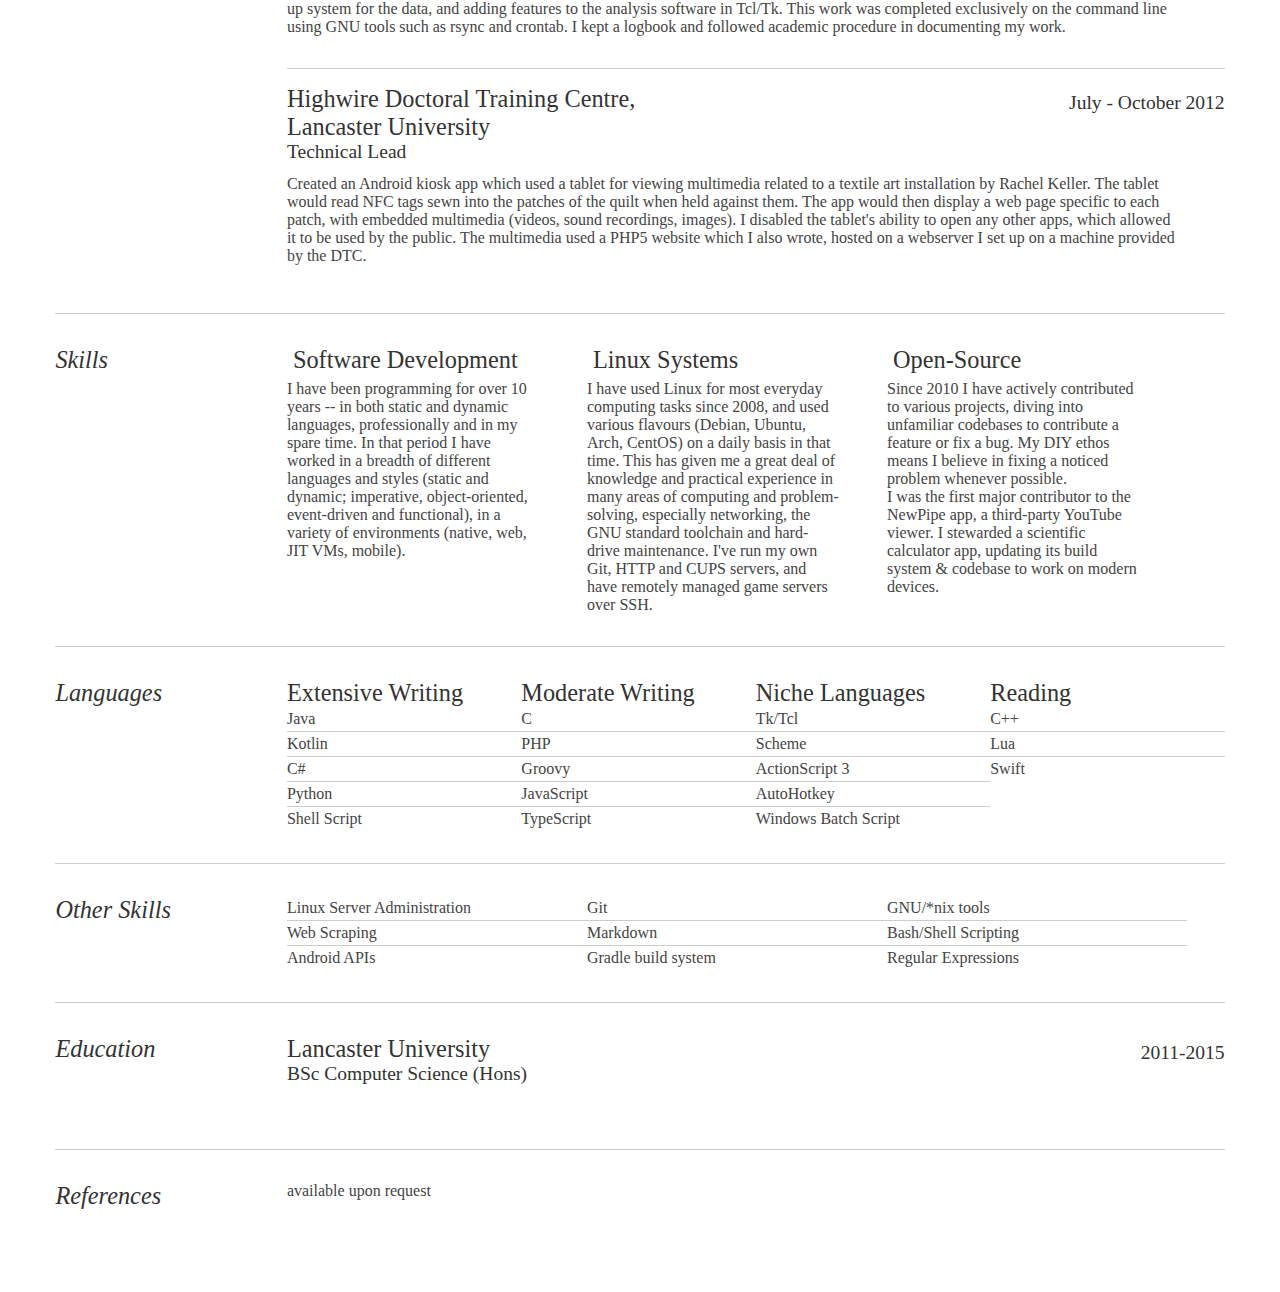
==== commit 168d8151: "updat CV with YBSG" ====
--- a/index.html
+++ b/index.html
@@ -158,9 +158,8 @@
 						</div>
 						<div class="yui-u">
 							<p class="enlarge">
+								Software developer with 7 years professional experience building & maintaining commercial Android applications.
 								I love to work at the intersection of technical expertise and creativity.
-								I believe in reuse of code and existing tools as much as possible, 
-								but I'm not afraid to create something new when necessary.
 							</p>
 						</div>
 					</div>
@@ -170,6 +169,23 @@
 							<h2>Experience</h2>
 						</div>
 						<div class="yui-u">
+							<div class="job">
+								<h2>YBS Group</h2>
+								<h3>Frontend Developer (Android App)</h3>
+								<h4>March 2021 - Present</h4>
+								<p>
+								<ul class="elucid">
+									<li>Work with Business Analysts and UX designers to synthesise deliverable features from stakeholder requirements</li>
+									<li>Take UI mockups and turn them into functional app screens, using Kotlin, an MVVM architecture and Data Binding</li>
+									<li>Strengthened the app's test suite by making use of mocked backend calls</li>
+									<li>Rewrote the CircleCI YAML files (and dependent bash scripts) to split flaky tests into groups, preserving progress</li>
+									<li>Reused existing Python Locust tests to extract concrete examples of JSON response bodies from backend</li>
+									<li>Manage BAU work including (but not limited to) performing releases to Google Play, investigate bug reports from users </li>
+									<li>Worked with external parties during the absence of a tech lead, to investigate potential defects and provide concise reports for non-technical stakeholders within the business</li>
+									<li>Document and continuously evolve development practices in collaboration with other squad members, following agile principles</li>
+								</ul>
+							</p>
+							</div>
 							<div class="job">
 								<h2>Interact</h2>
 								<h3>Android Developer</h3>
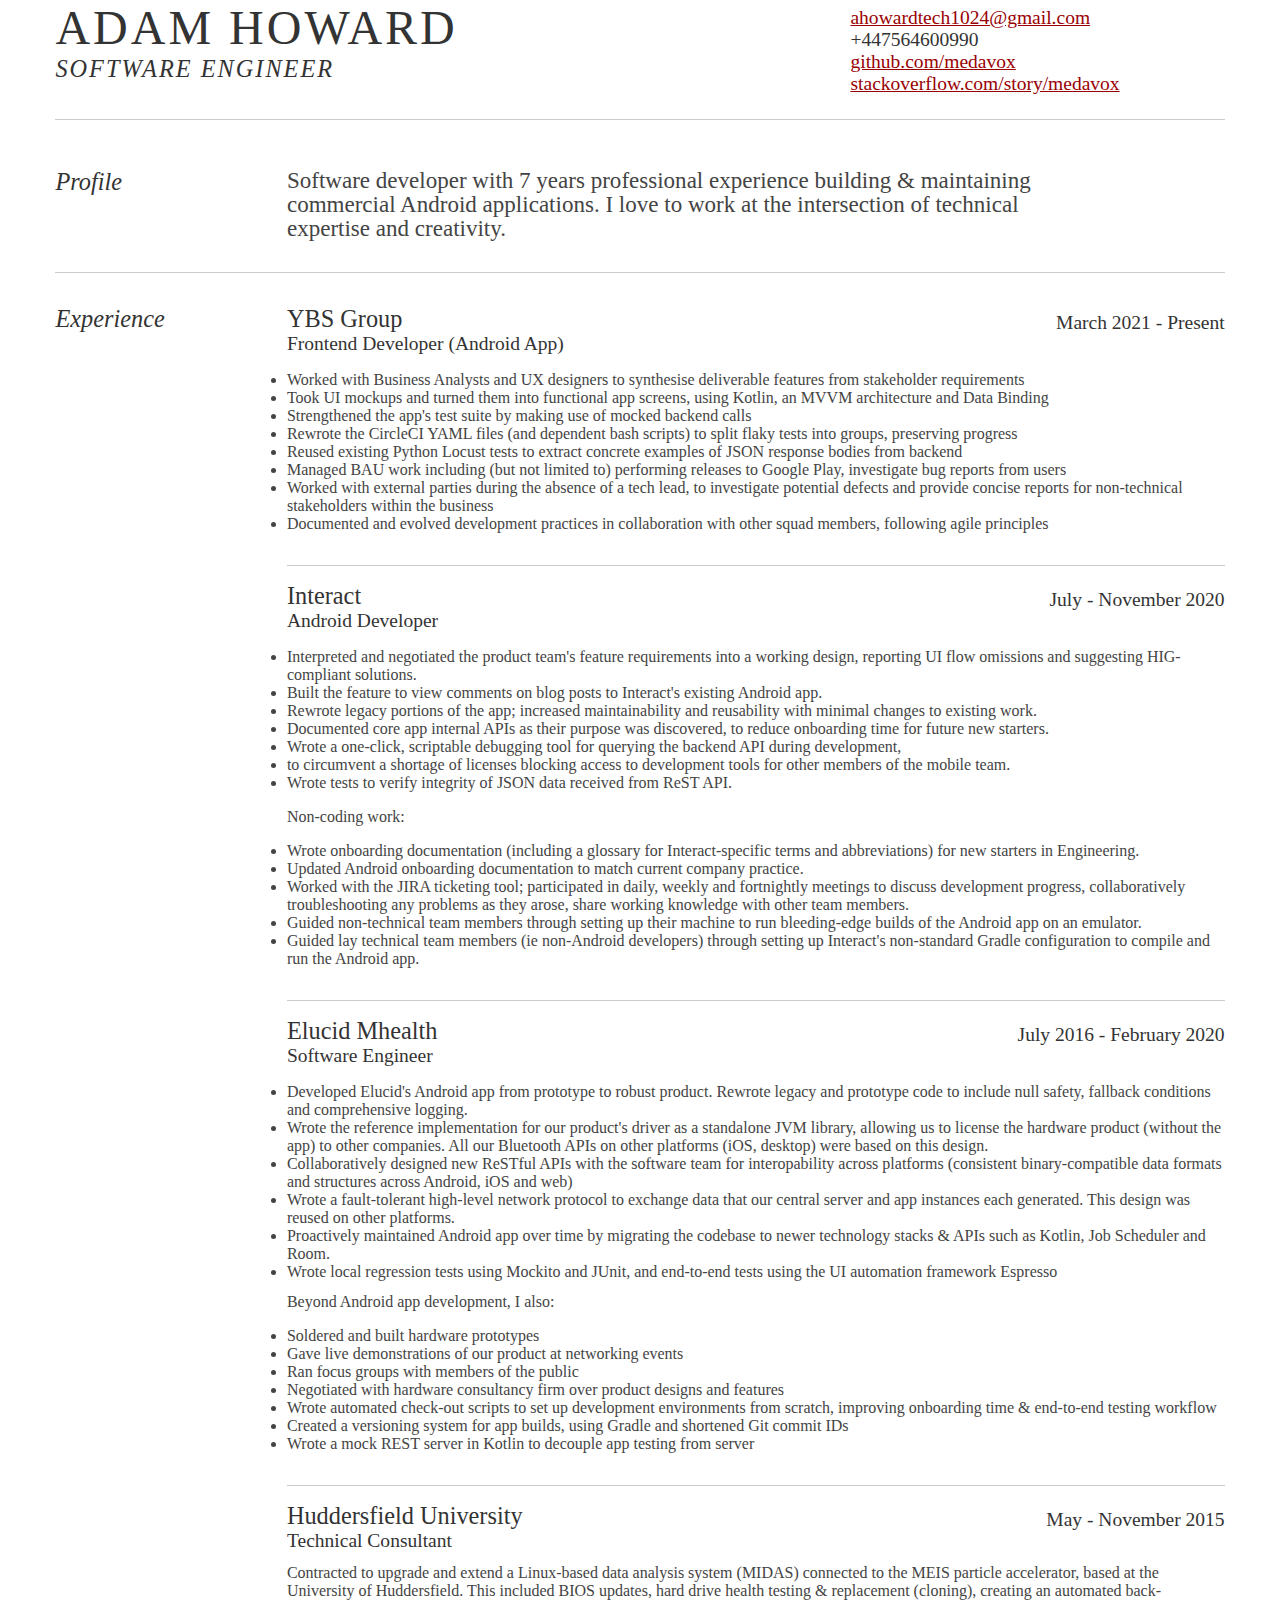
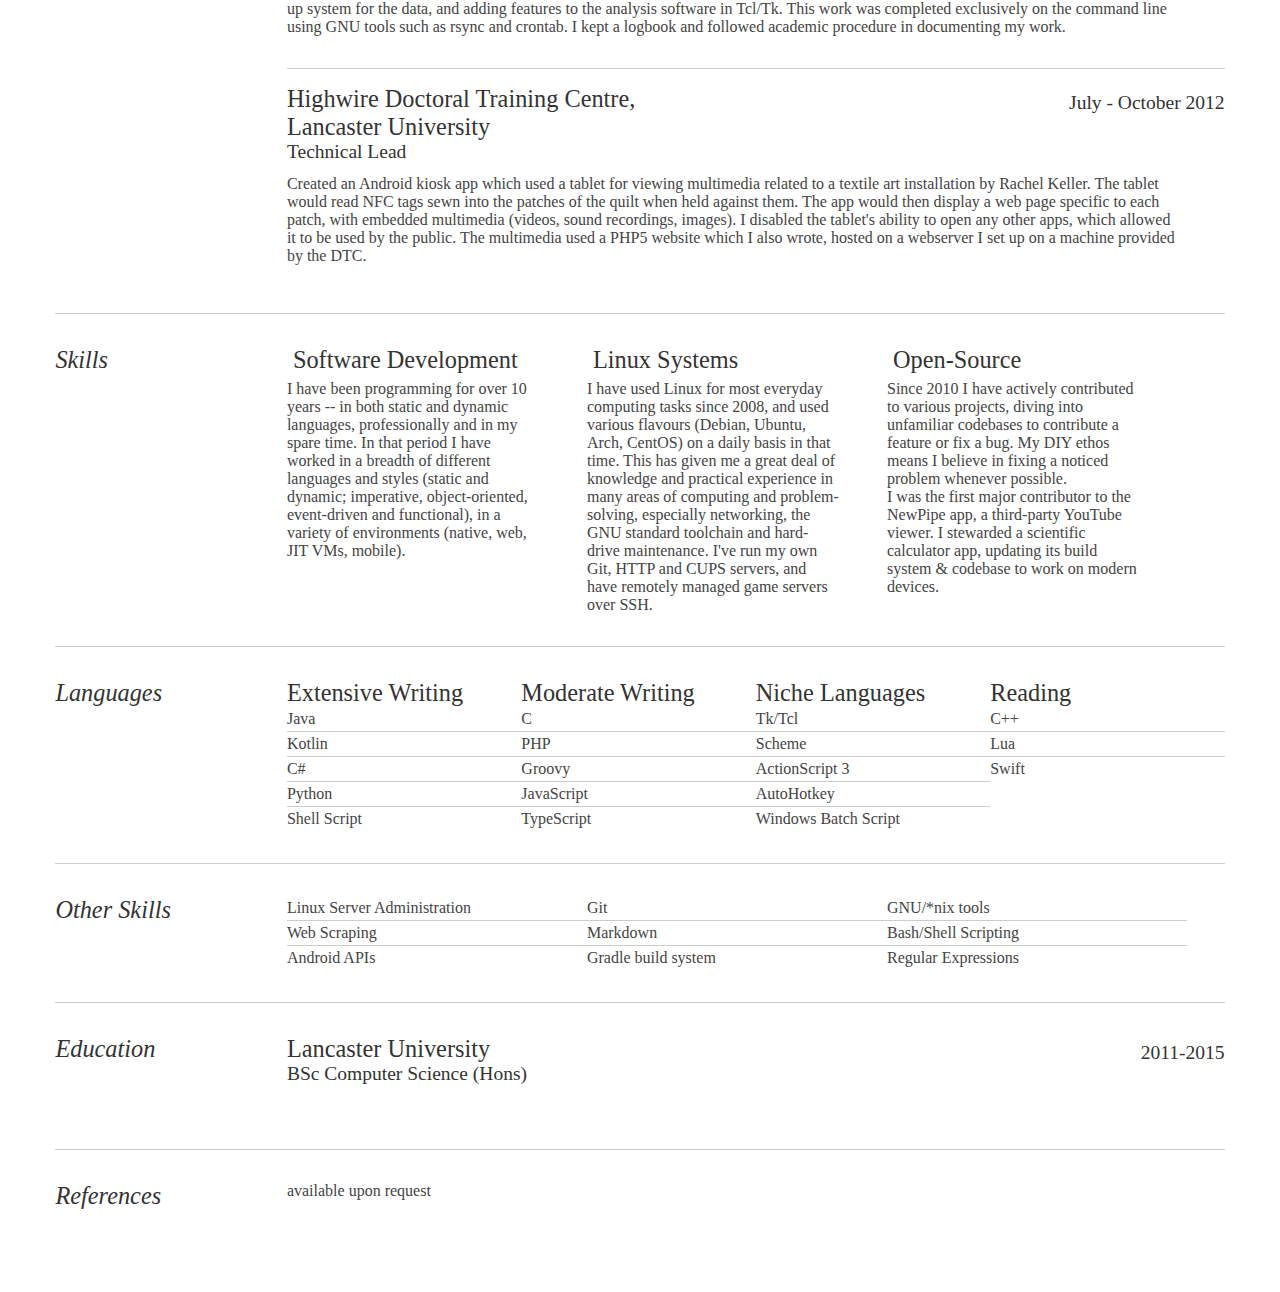
==== commit ac75592e: "fix tenses" ====
--- a/index.html
+++ b/index.html
@@ -175,14 +175,14 @@
 								<h4>March 2021 - Present</h4>
 								<p>
 								<ul class="elucid">
-									<li>Work with Business Analysts and UX designers to synthesise deliverable features from stakeholder requirements</li>
-									<li>Take UI mockups and turn them into functional app screens, using Kotlin, an MVVM architecture and Data Binding</li>
+									<li>Worked with Business Analysts and UX designers to synthesise deliverable features from stakeholder requirements</li>
+									<li>Took UI mockups and turned them into functional app screens, using Kotlin, an MVVM architecture and Data Binding</li>
 									<li>Strengthened the app's test suite by making use of mocked backend calls</li>
 									<li>Rewrote the CircleCI YAML files (and dependent bash scripts) to split flaky tests into groups, preserving progress</li>
 									<li>Reused existing Python Locust tests to extract concrete examples of JSON response bodies from backend</li>
-									<li>Manage BAU work including (but not limited to) performing releases to Google Play, investigate bug reports from users </li>
+									<li>Managed BAU work including (but not limited to) performing releases to Google Play, investigate bug reports from users </li>
 									<li>Worked with external parties during the absence of a tech lead, to investigate potential defects and provide concise reports for non-technical stakeholders within the business</li>
-									<li>Document and continuously evolve development practices in collaboration with other squad members, following agile principles</li>
+									<li>Documented and evolved development practices in collaboration with other squad members, following agile principles</li>
 								</ul>
 							</p>
 							</div>
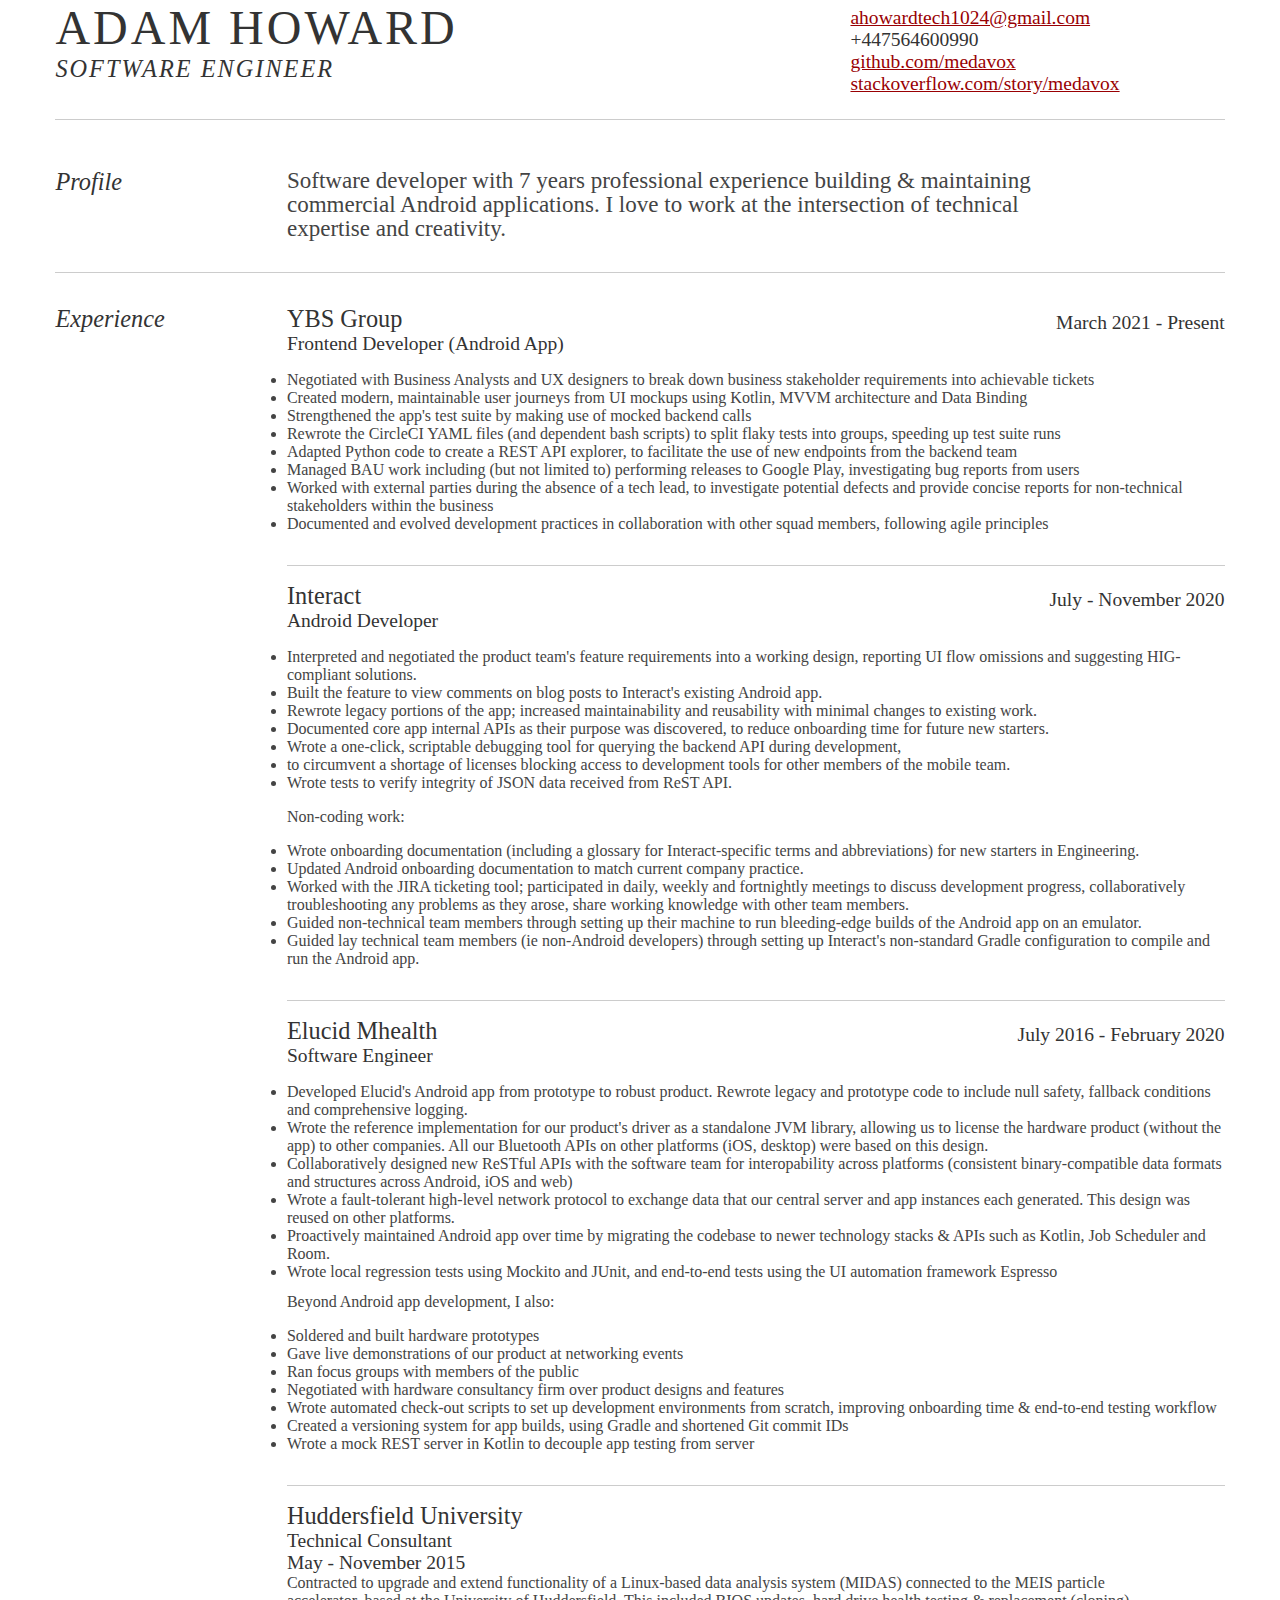
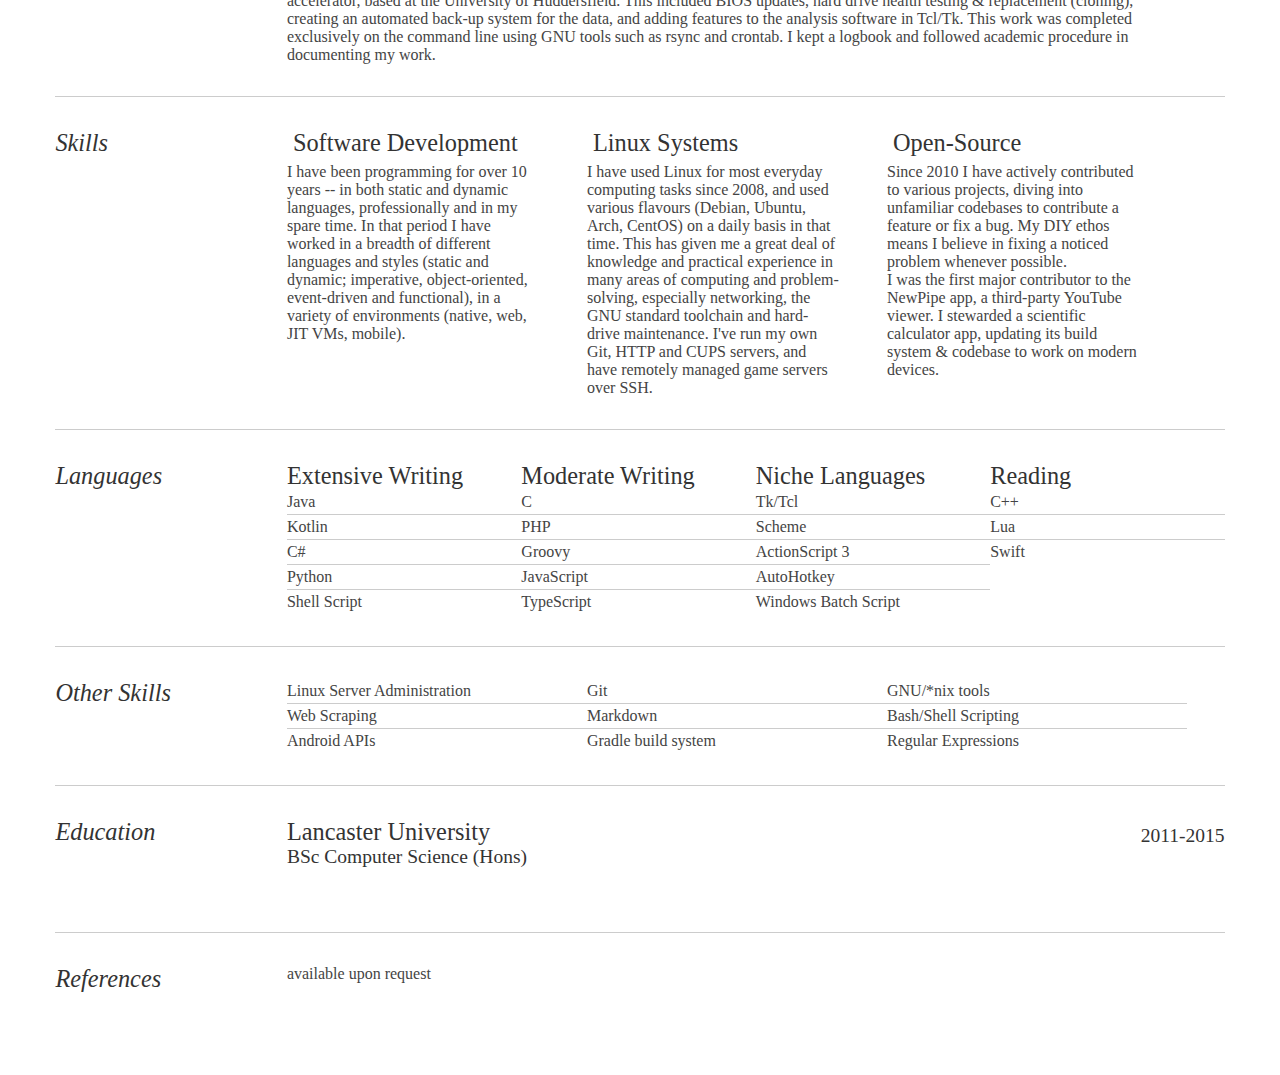
==== commit 455d427f: "tweak wording; remove highwire" ====
--- a/index.html
+++ b/index.html
@@ -175,12 +175,12 @@
 								<h4>March 2021 - Present</h4>
 								<p>
 								<ul class="elucid">
-									<li>Worked with Business Analysts and UX designers to synthesise deliverable features from stakeholder requirements</li>
-									<li>Took UI mockups and turned them into functional app screens, using Kotlin, an MVVM architecture and Data Binding</li>
+									<li>Negotiated with Business Analysts and UX designers to break down business stakeholder requirements into achievable tickets</li>
+									<li>Created modern, maintainable user journeys from UI mockups using Kotlin, MVVM architecture and Data Binding</li>
 									<li>Strengthened the app's test suite by making use of mocked backend calls</li>
-									<li>Rewrote the CircleCI YAML files (and dependent bash scripts) to split flaky tests into groups, preserving progress</li>
-									<li>Reused existing Python Locust tests to extract concrete examples of JSON response bodies from backend</li>
-									<li>Managed BAU work including (but not limited to) performing releases to Google Play, investigate bug reports from users </li>
+									<li>Rewrote the CircleCI YAML files (and dependent bash scripts) to split flaky tests into groups, speeding up test suite runs</li>
+									<li>Adapted Python code to create a REST API explorer, to facilitate the use of new endpoints from the backend team</li>
+									<li>Managed BAU work including (but not limited to) performing releases to Google Play, investigating bug reports from users </li>
 									<li>Worked with external parties during the absence of a tech lead, to investigate potential defects and provide concise reports for non-technical stakeholders within the business</li>
 									<li>Documented and evolved development practices in collaboration with other squad members, following agile principles</li>
 								</ul>
@@ -236,29 +236,17 @@
 							</div>
 
 
-							<div class="job">
+							<div class="job-last">
 								<h2>Huddersfield University</h2>
 								<h3>Technical Consultant</h3>
 								<h4>May - November 2015</h4>
-								<p>Contracted to upgrade and extend a Linux-based data analysis system (MIDAS) connected to the MEIS particle accelerator,
+								<p>Contracted to upgrade and extend functionality of a Linux-based data analysis system (MIDAS) connected to the MEIS particle accelerator,
 								based at the University of Huddersfield. This included BIOS updates,
 								hard drive health testing & replacement (cloning),
 								creating an automated back-up system for the data, 
 								and adding features to the analysis software in Tcl/Tk. 
 								This work was completed exclusively on the command line using GNU tools such as rsync and crontab.
 								I kept a logbook and followed academic procedure in documenting my work.</p>
-							</div>
-<div class="pagebreak" > </div>
-							<div class="job last">
-								<h2>Highwire Doctoral Training Centre,</h2>
-								<h2>Lancaster University</h2>
-								<h3>Technical Lead</h3>
-								<h4>July - October 2012</h4>
-								<p>Created an Android kiosk app which used a tablet for viewing multimedia related to a textile art installation by Rachel Keller.
-								The tablet would read NFC tags sewn into the patches of the quilt when held against them. 
-								The app would then display a web page specific to each patch, with embedded multimedia (videos, sound recordings, images).
-								I disabled the tablet's ability to open any other apps, which allowed it to be used by the public.
-								The multimedia used a PHP5 website which I also wrote, hosted on a webserver I set up on a machine provided by the DTC. </p>
 							</div>
 						</div>
 					</div>
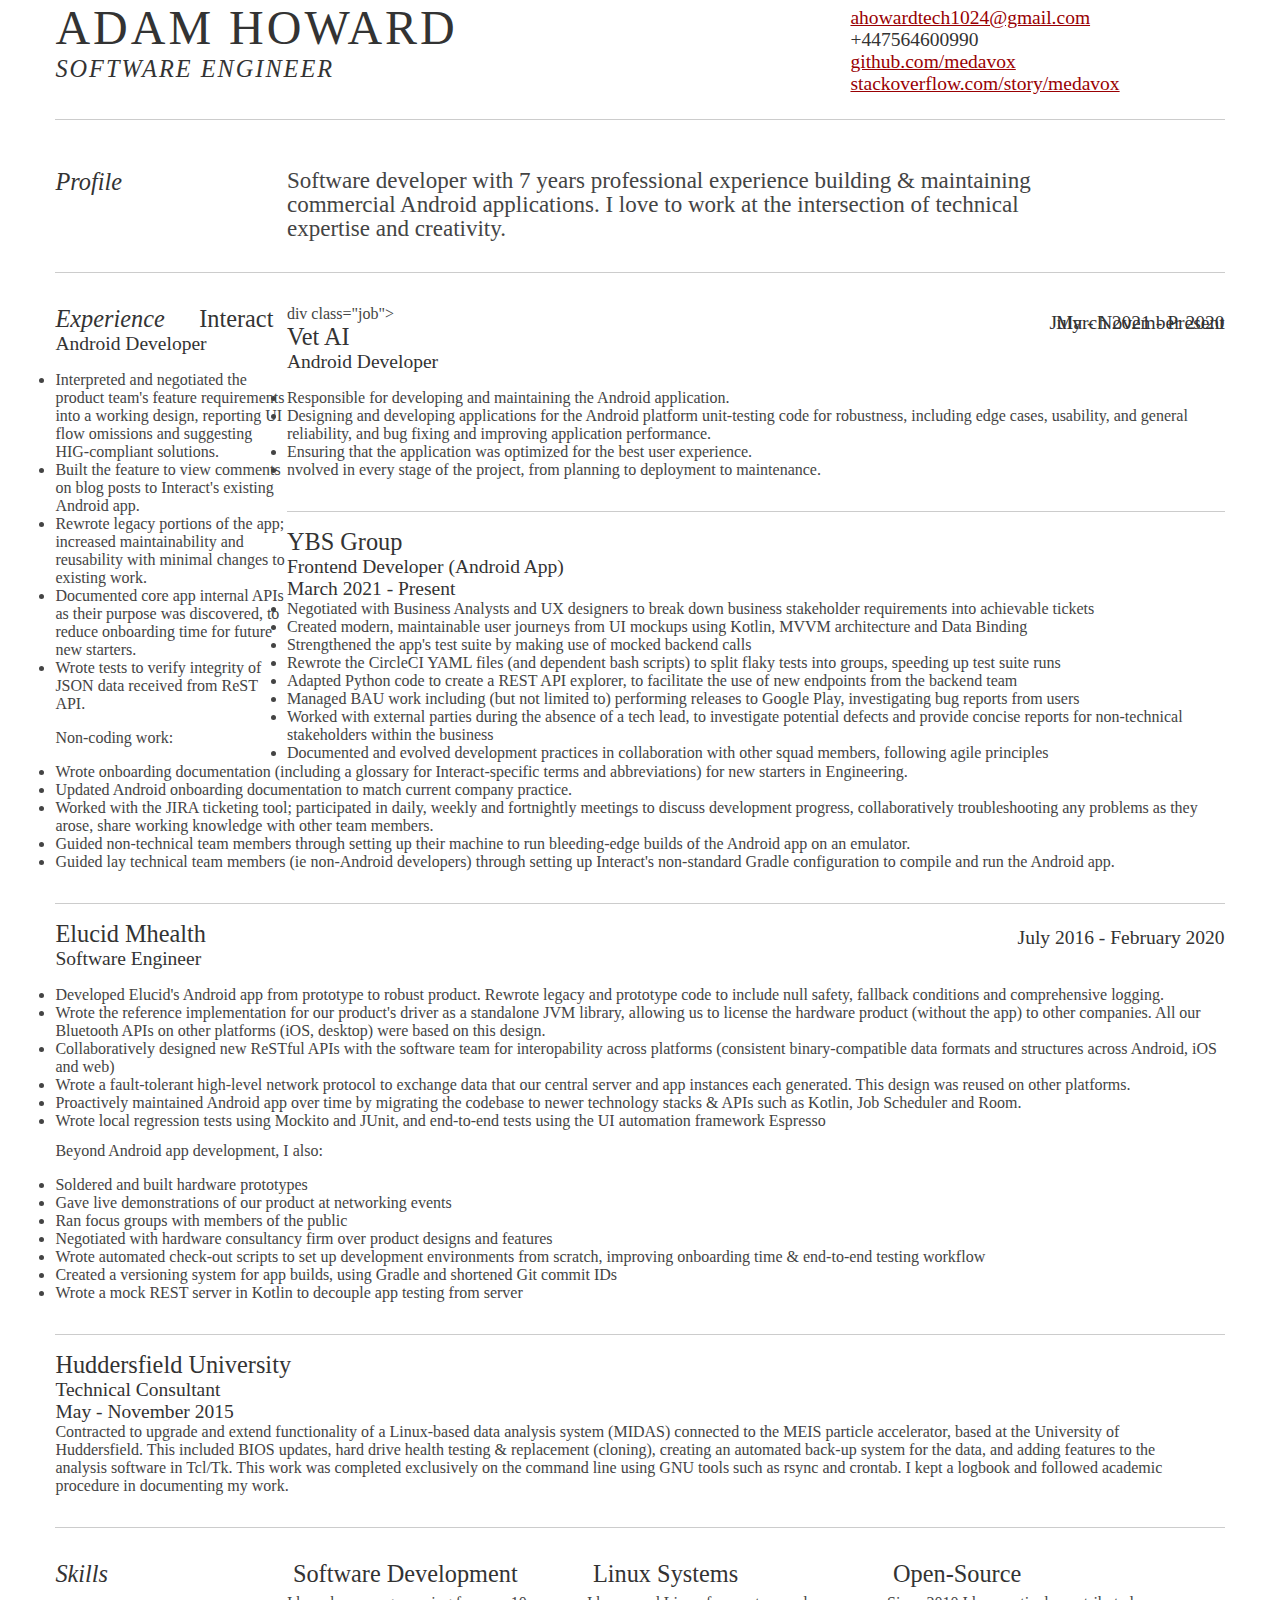
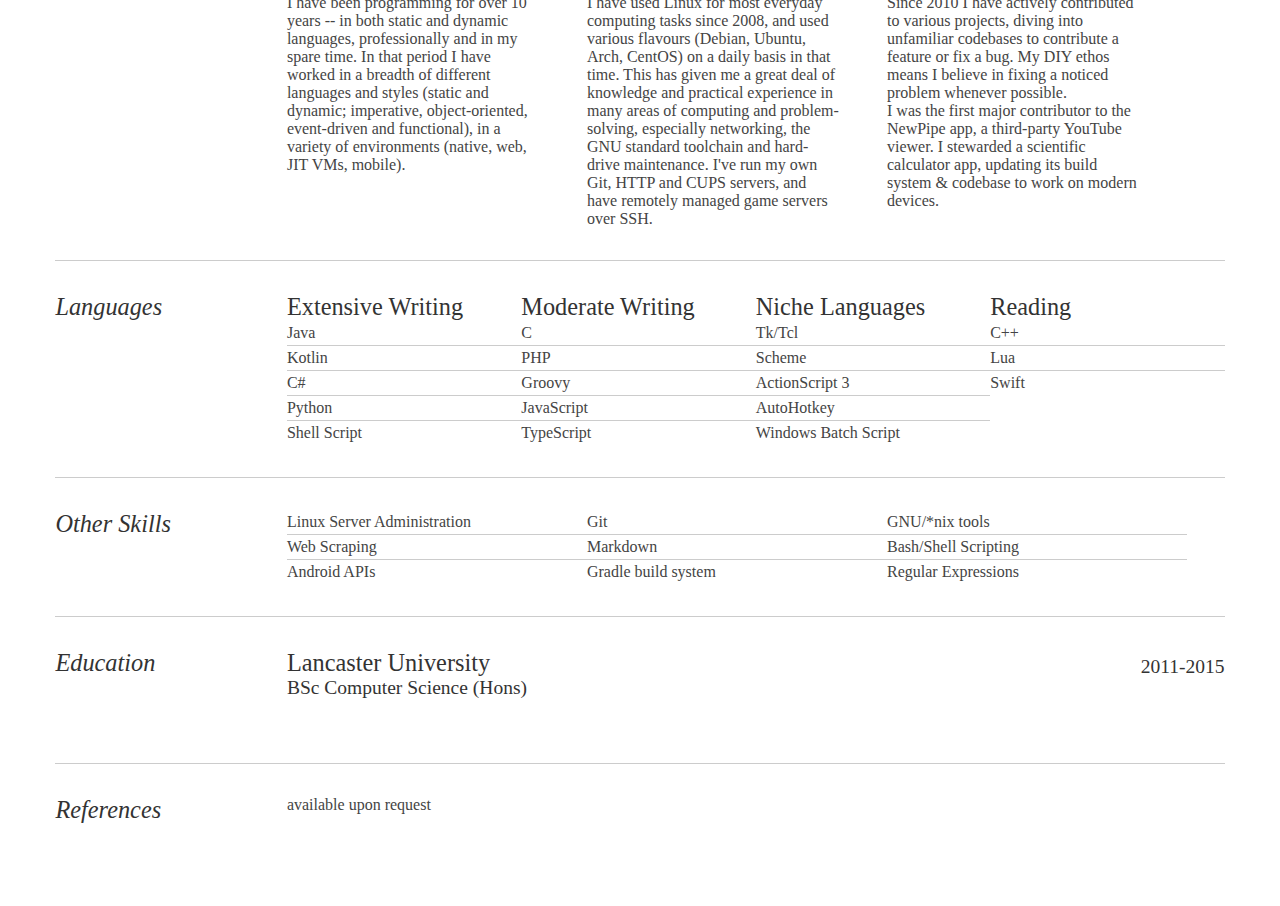
==== commit 232d2132: "version 1 of vet ai paragraph" ====
--- a/index.html
+++ b/index.html
@@ -170,6 +170,21 @@
 						</div>
 						<div class="yui-u">
 							<div class="job">
+								div class="job">
+								<h2>Vet AI</h2>
+								<h3>Android Developer</h3>
+								<h4>March 2021 - Present</h4>
+								<p>
+								<ul class="elucid">
+									<li>Responsible for developing and maintaining the Android application. </li>
+									<li>Designing and developing applications for the Android platform unit-testing code for robustness, including edge cases, usability, and general reliability, 
+									and bug fixing and improving application performance. </li>
+									<li>Ensuring that the application was optimized for the best user experience.</li>
+									<li>nvolved in every stage of the project, from planning to deployment to maintenance. </li>
+									
+								</ul>
+							</p>
+							</div>
 								<h2>YBS Group</h2>
 								<h3>Frontend Developer (Android App)</h3>
 								<h4>March 2021 - Present</h4>
@@ -196,8 +211,6 @@
 									<li>Built the feature to view comments on blog posts to Interact's existing Android app.</li>
 									<li>Rewrote legacy portions of the app; increased maintainability and reusability with minimal changes to existing work.</li>
 									<li>Documented core app internal APIs as their purpose was discovered, to reduce onboarding time for future new starters.</li>
-									<li>Wrote a one-click, scriptable debugging tool for querying the backend API during development, </li>
-									<li>to circumvent a shortage of licenses blocking access to development tools for other members of the mobile team.</li>
 									<li>Wrote tests to verify integrity of JSON data received from ReST API.</li>
 								</ul></p><p>Non-coding work:</p><p><ul class="elucid">
 									<li>Wrote onboarding documentation (including a glossary for Interact-specific terms and abbreviations) for new starters in Engineering.</li>
